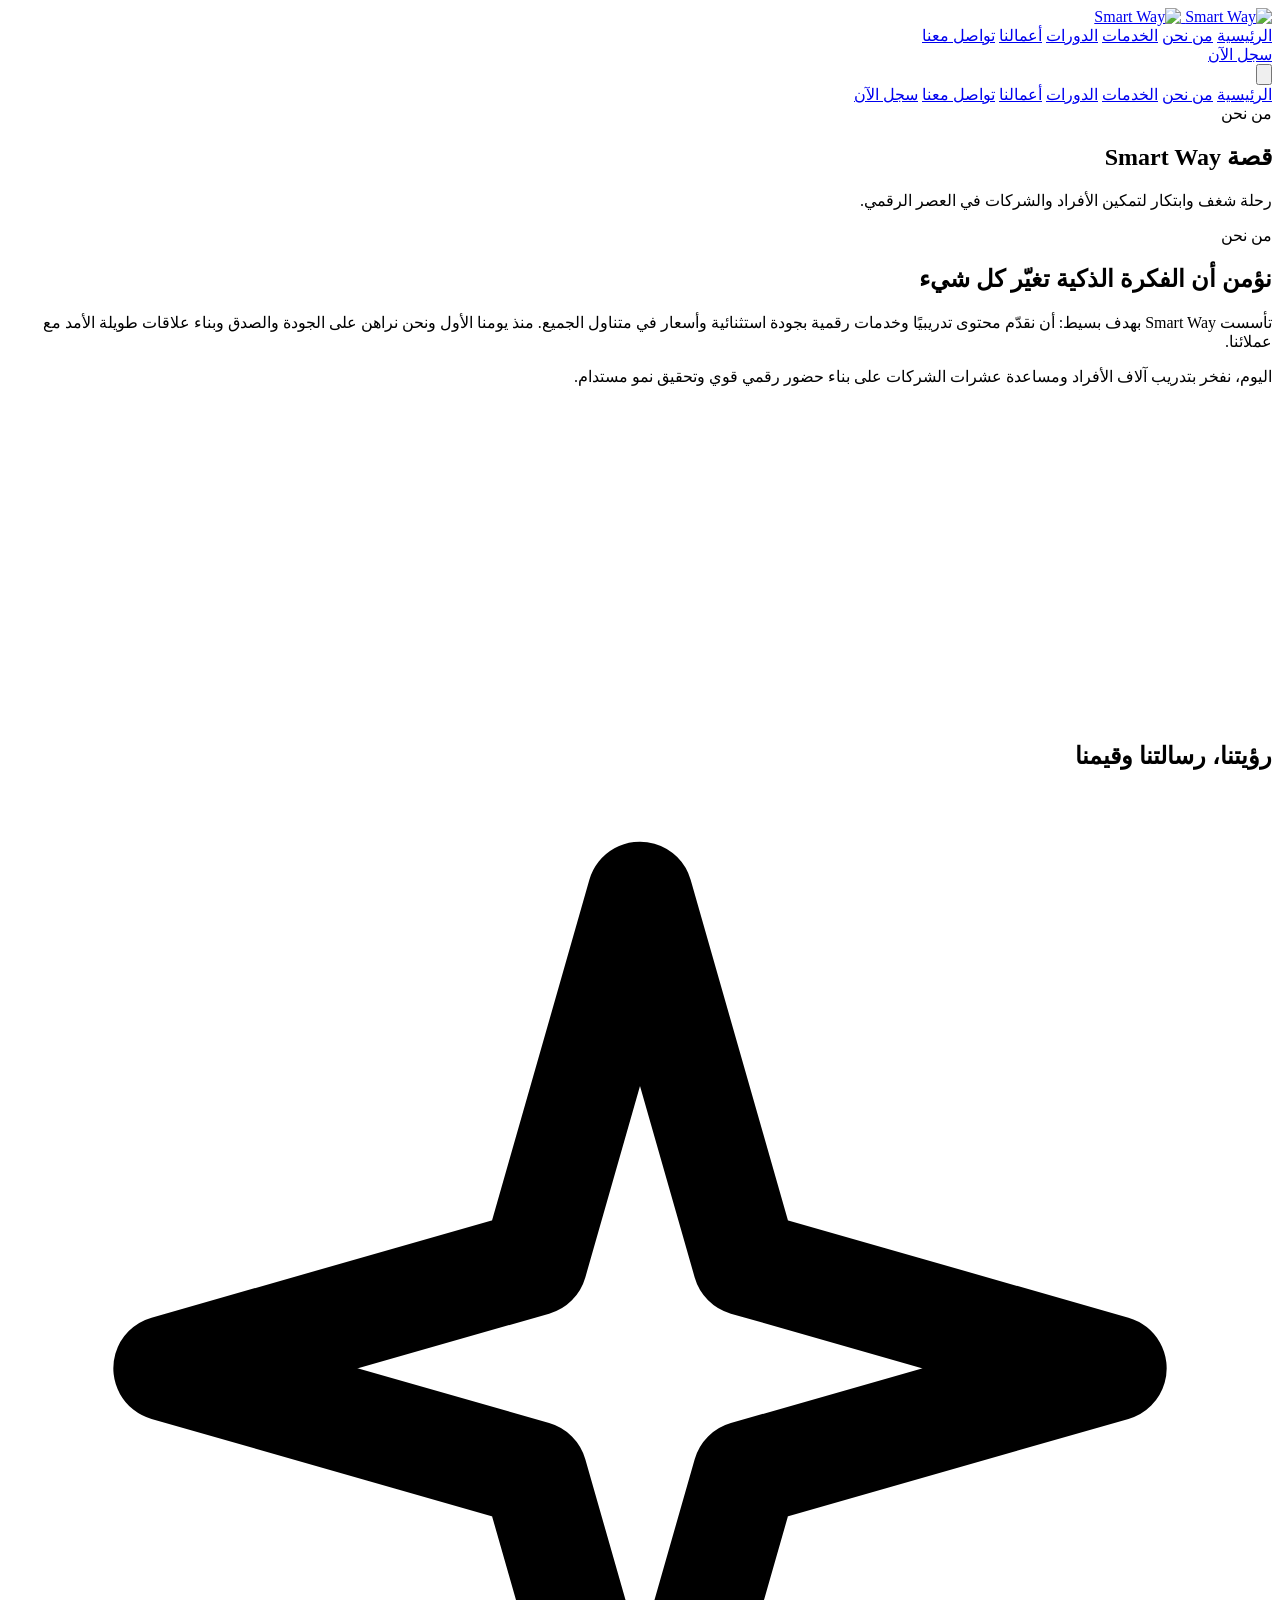
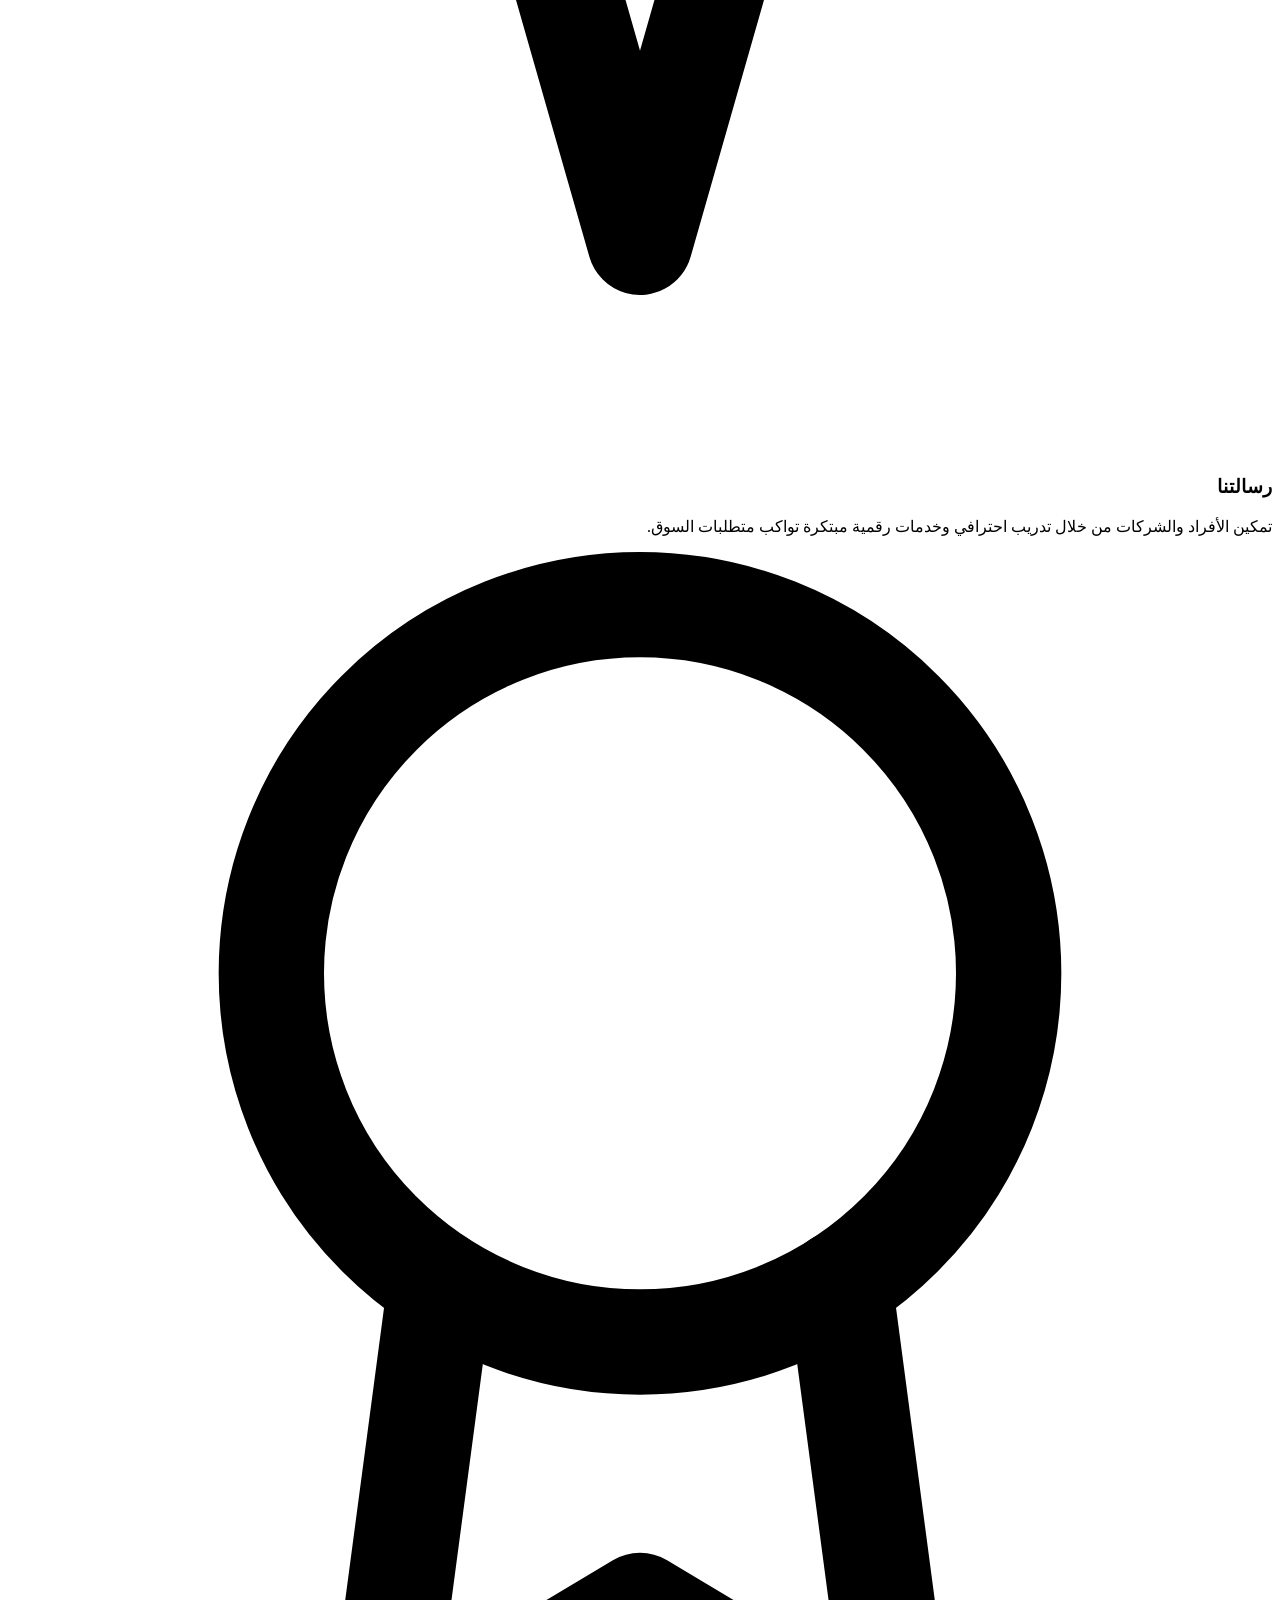
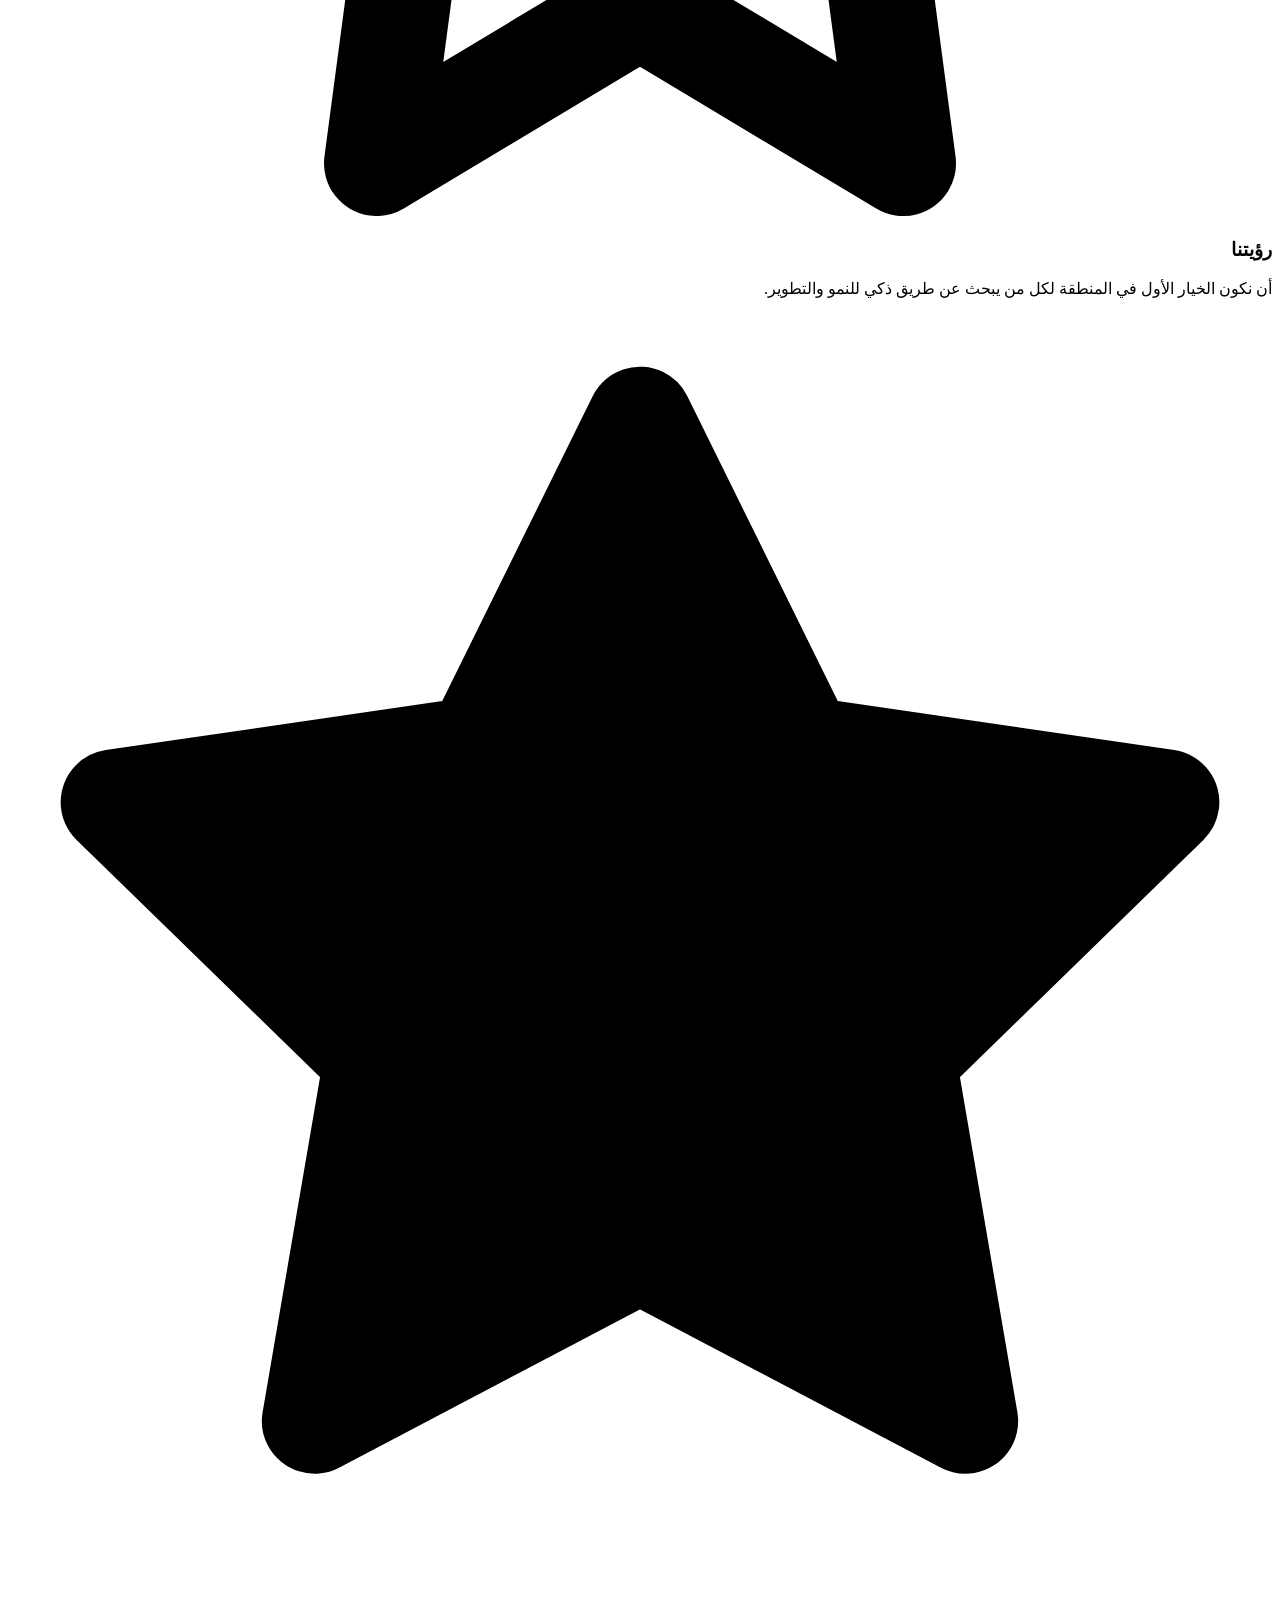
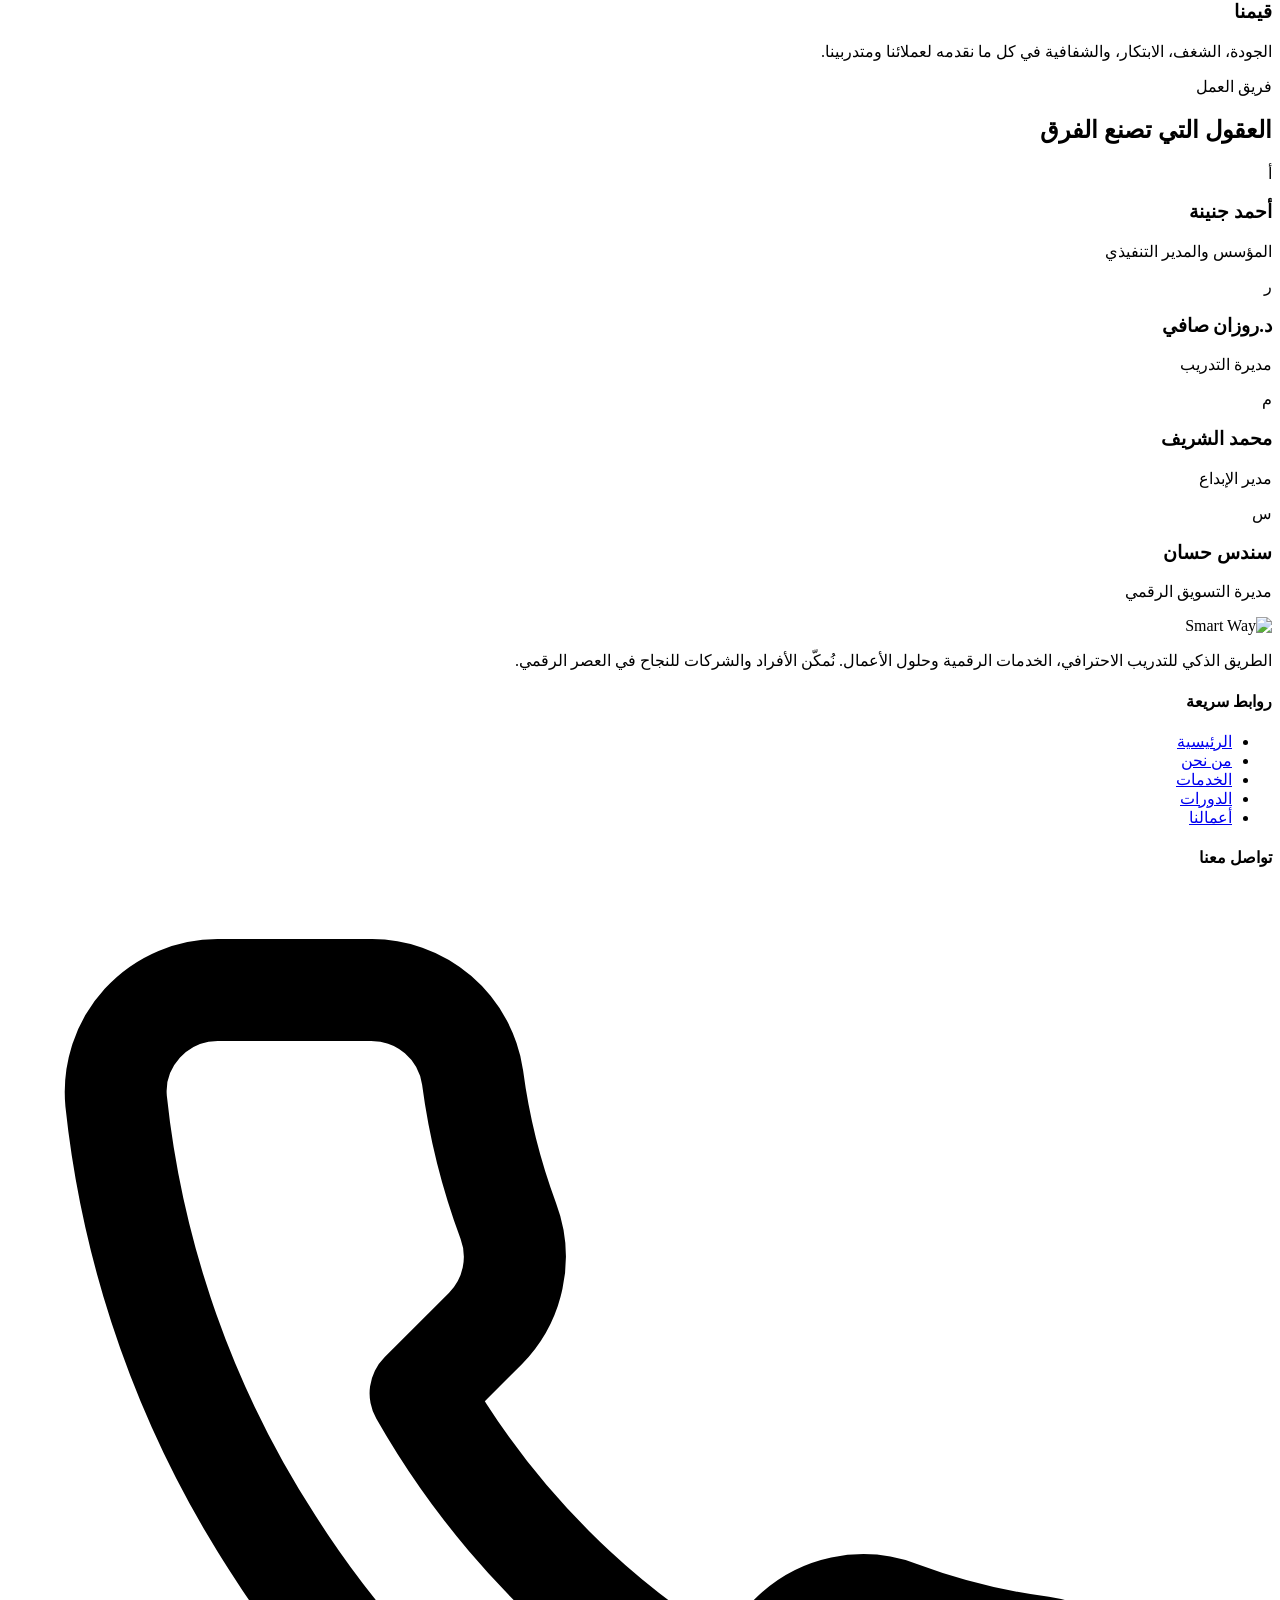
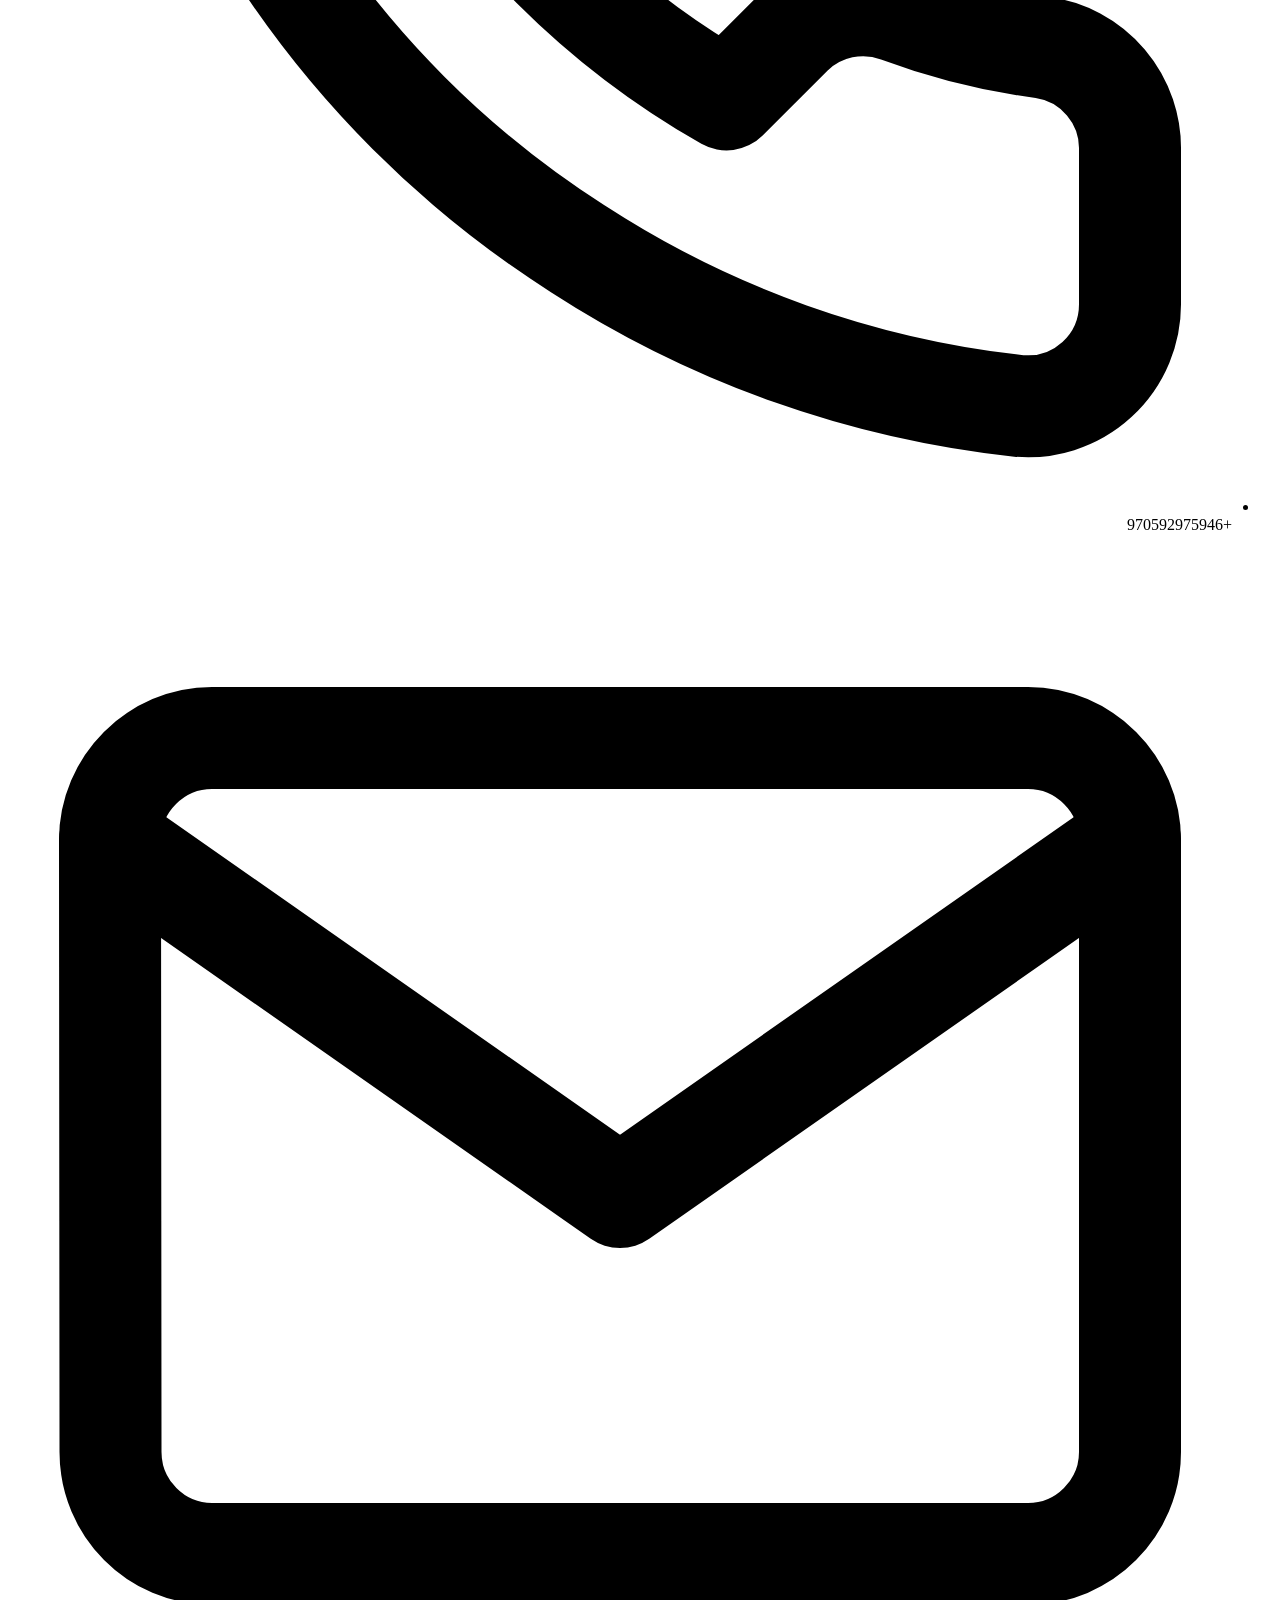
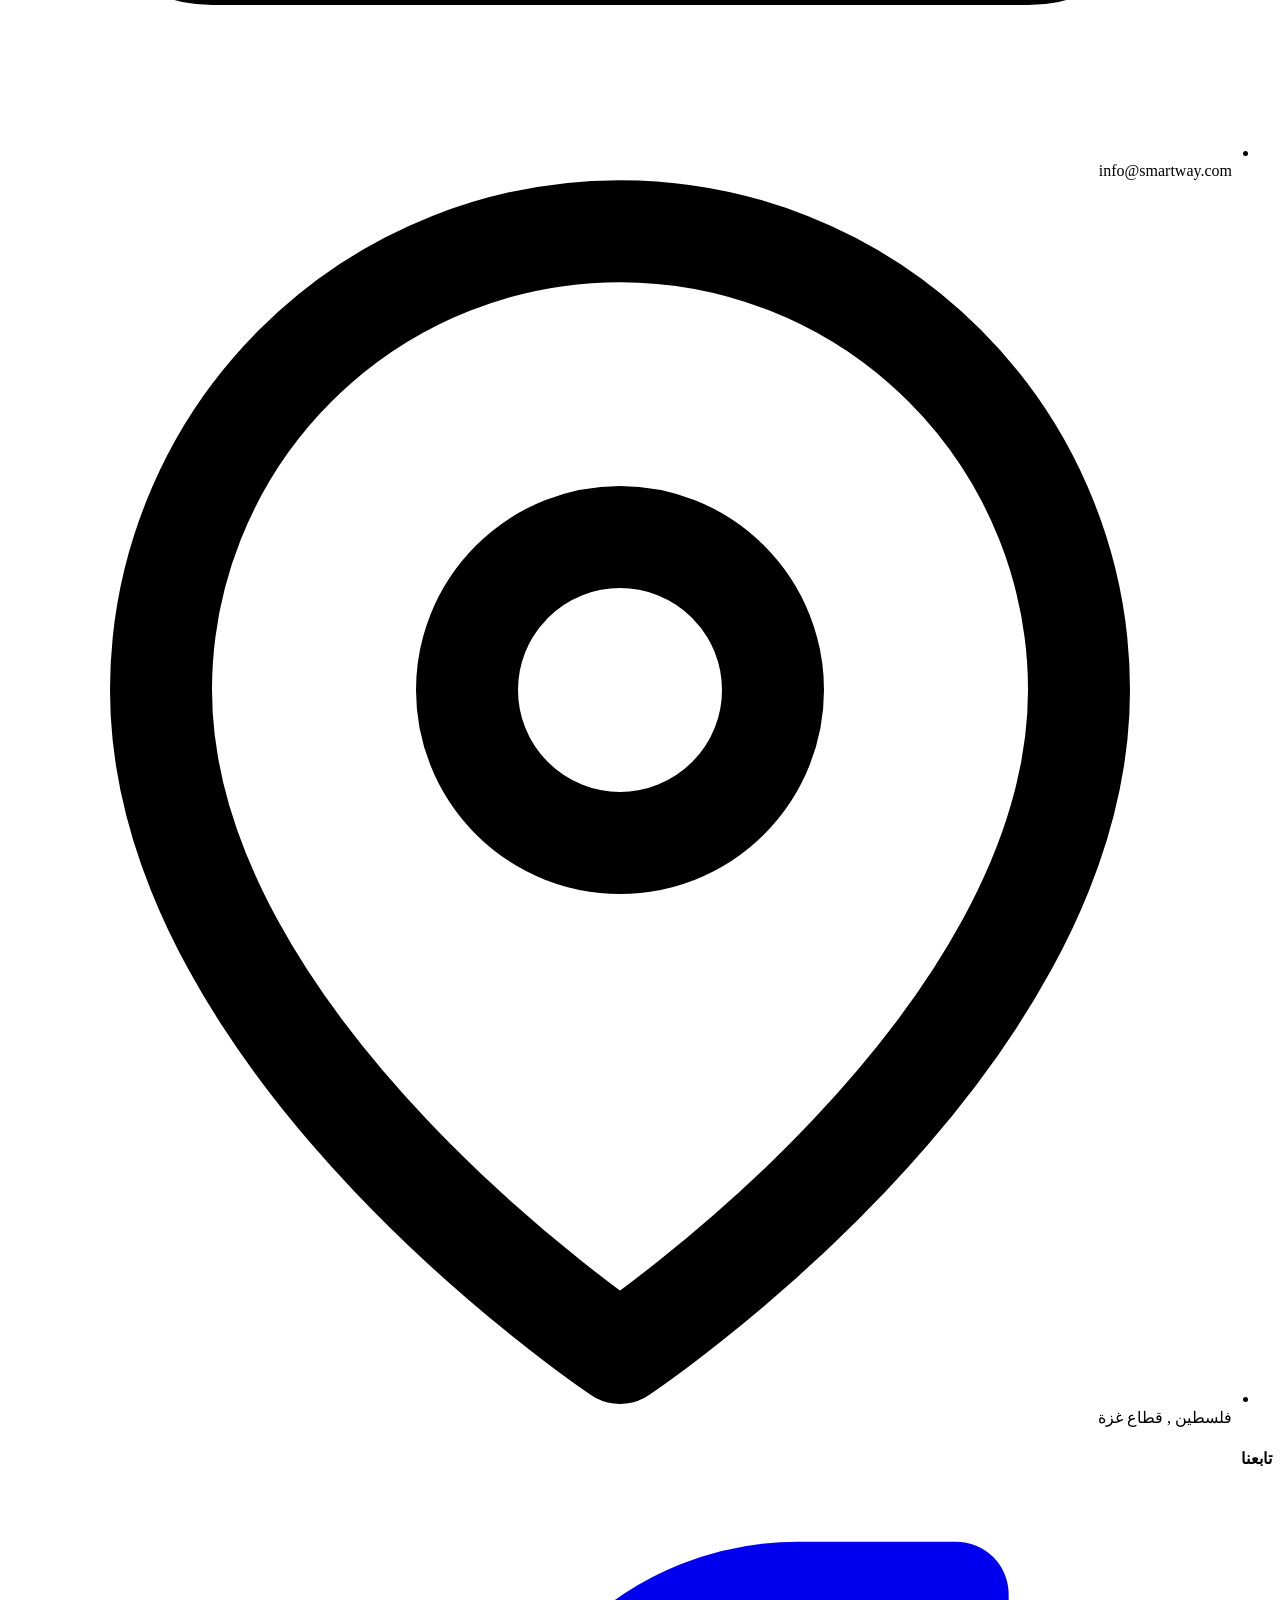
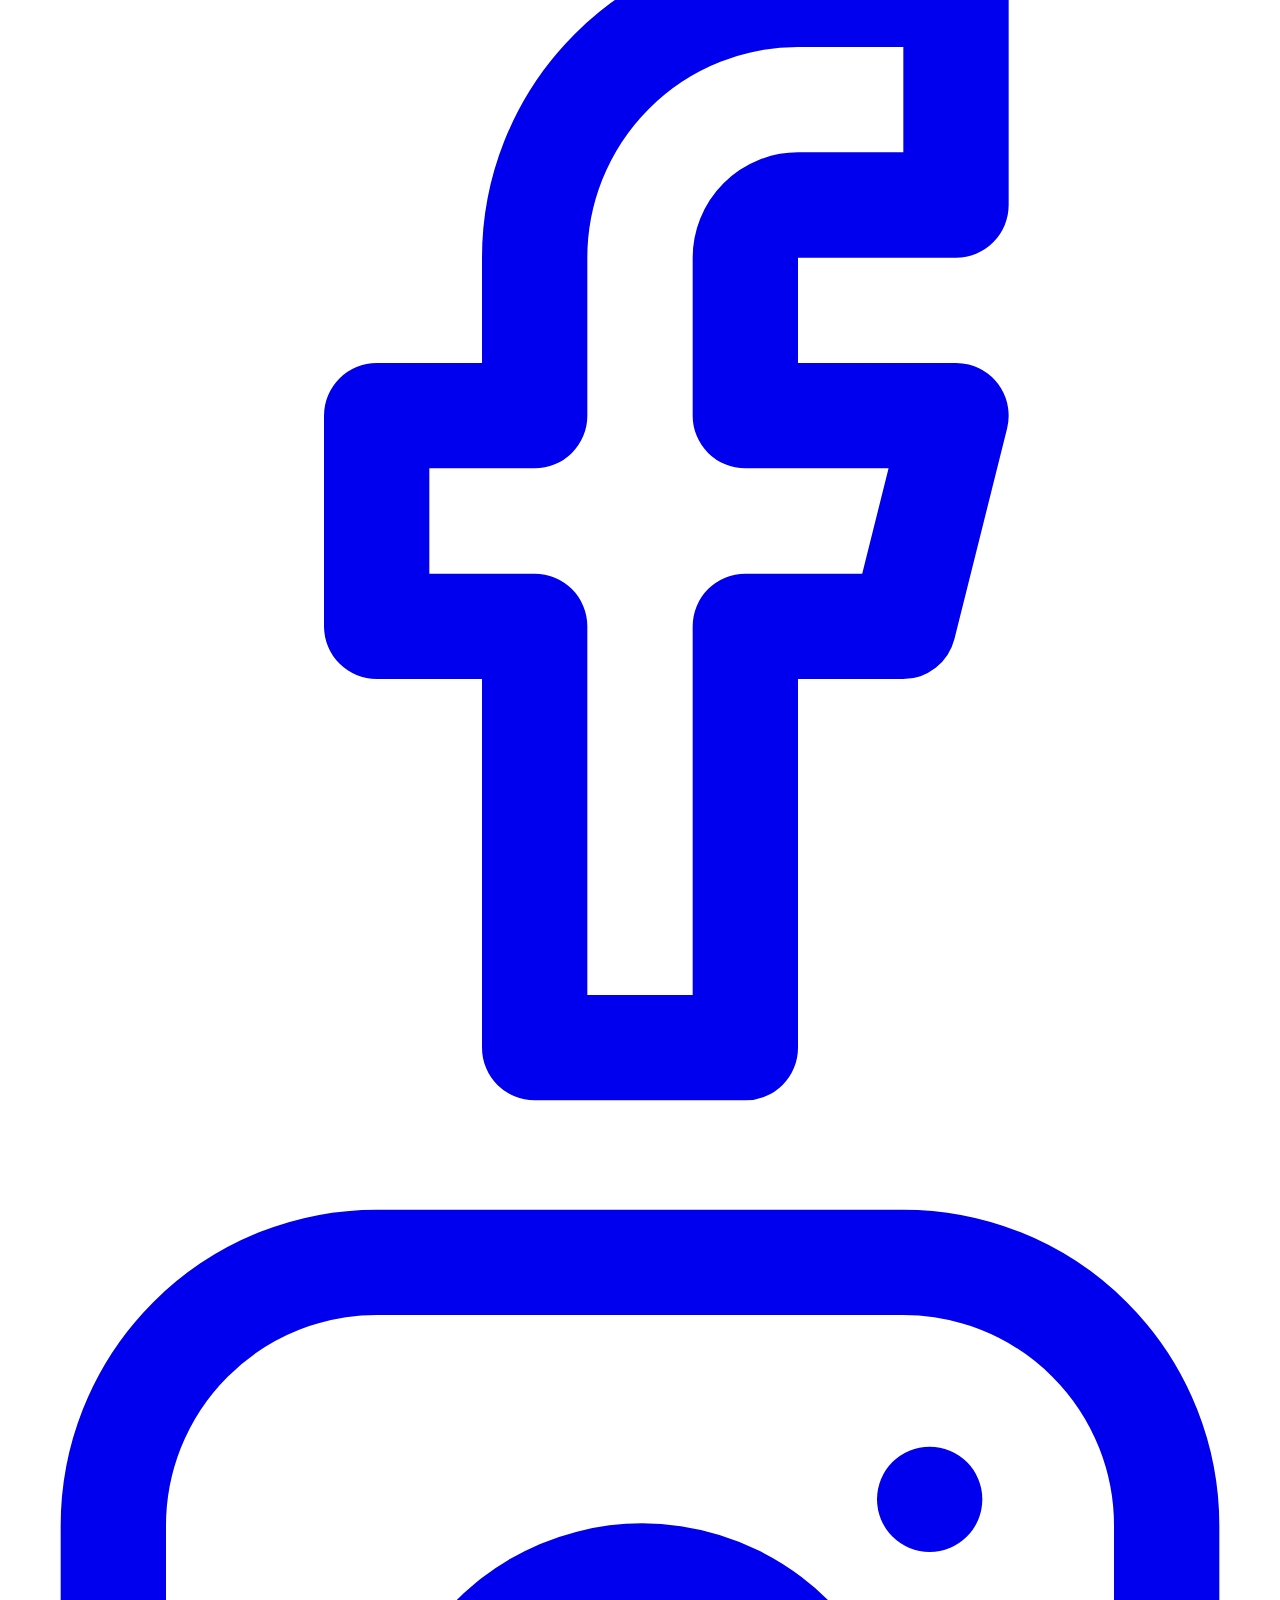
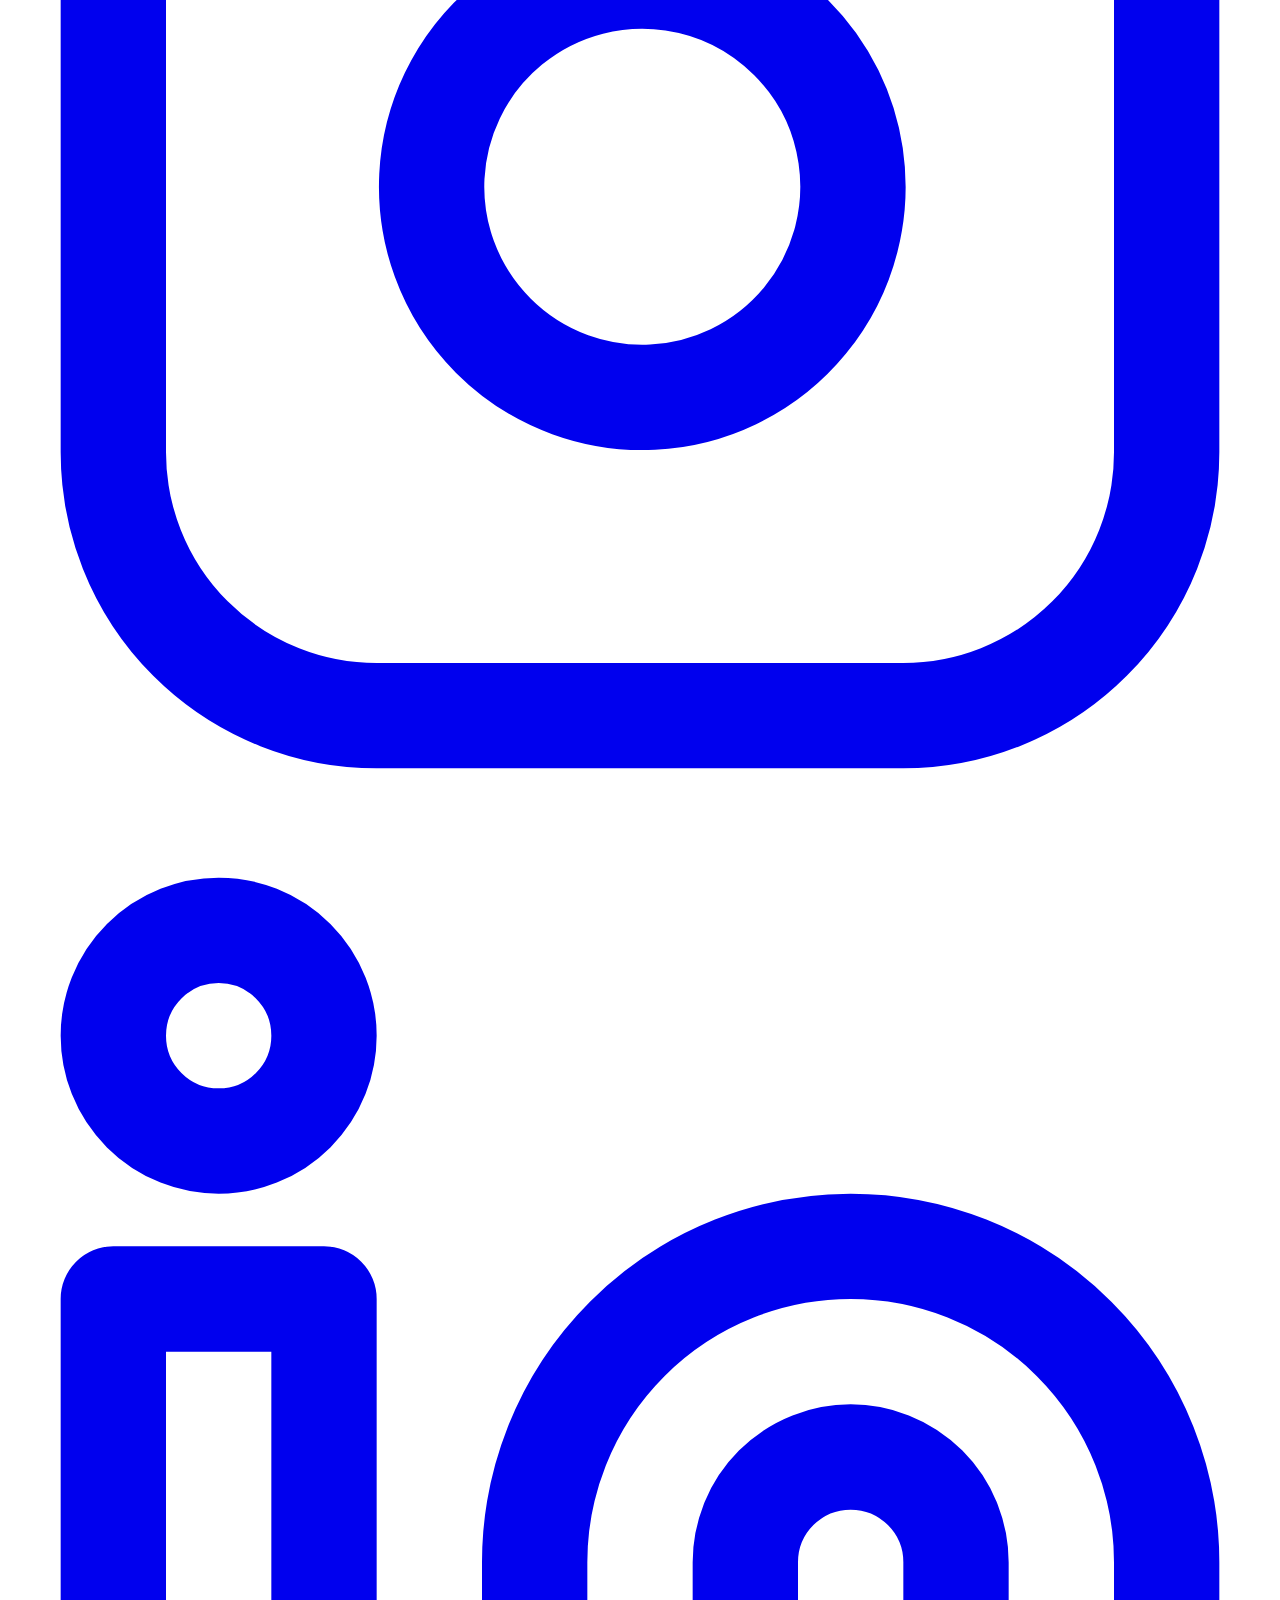
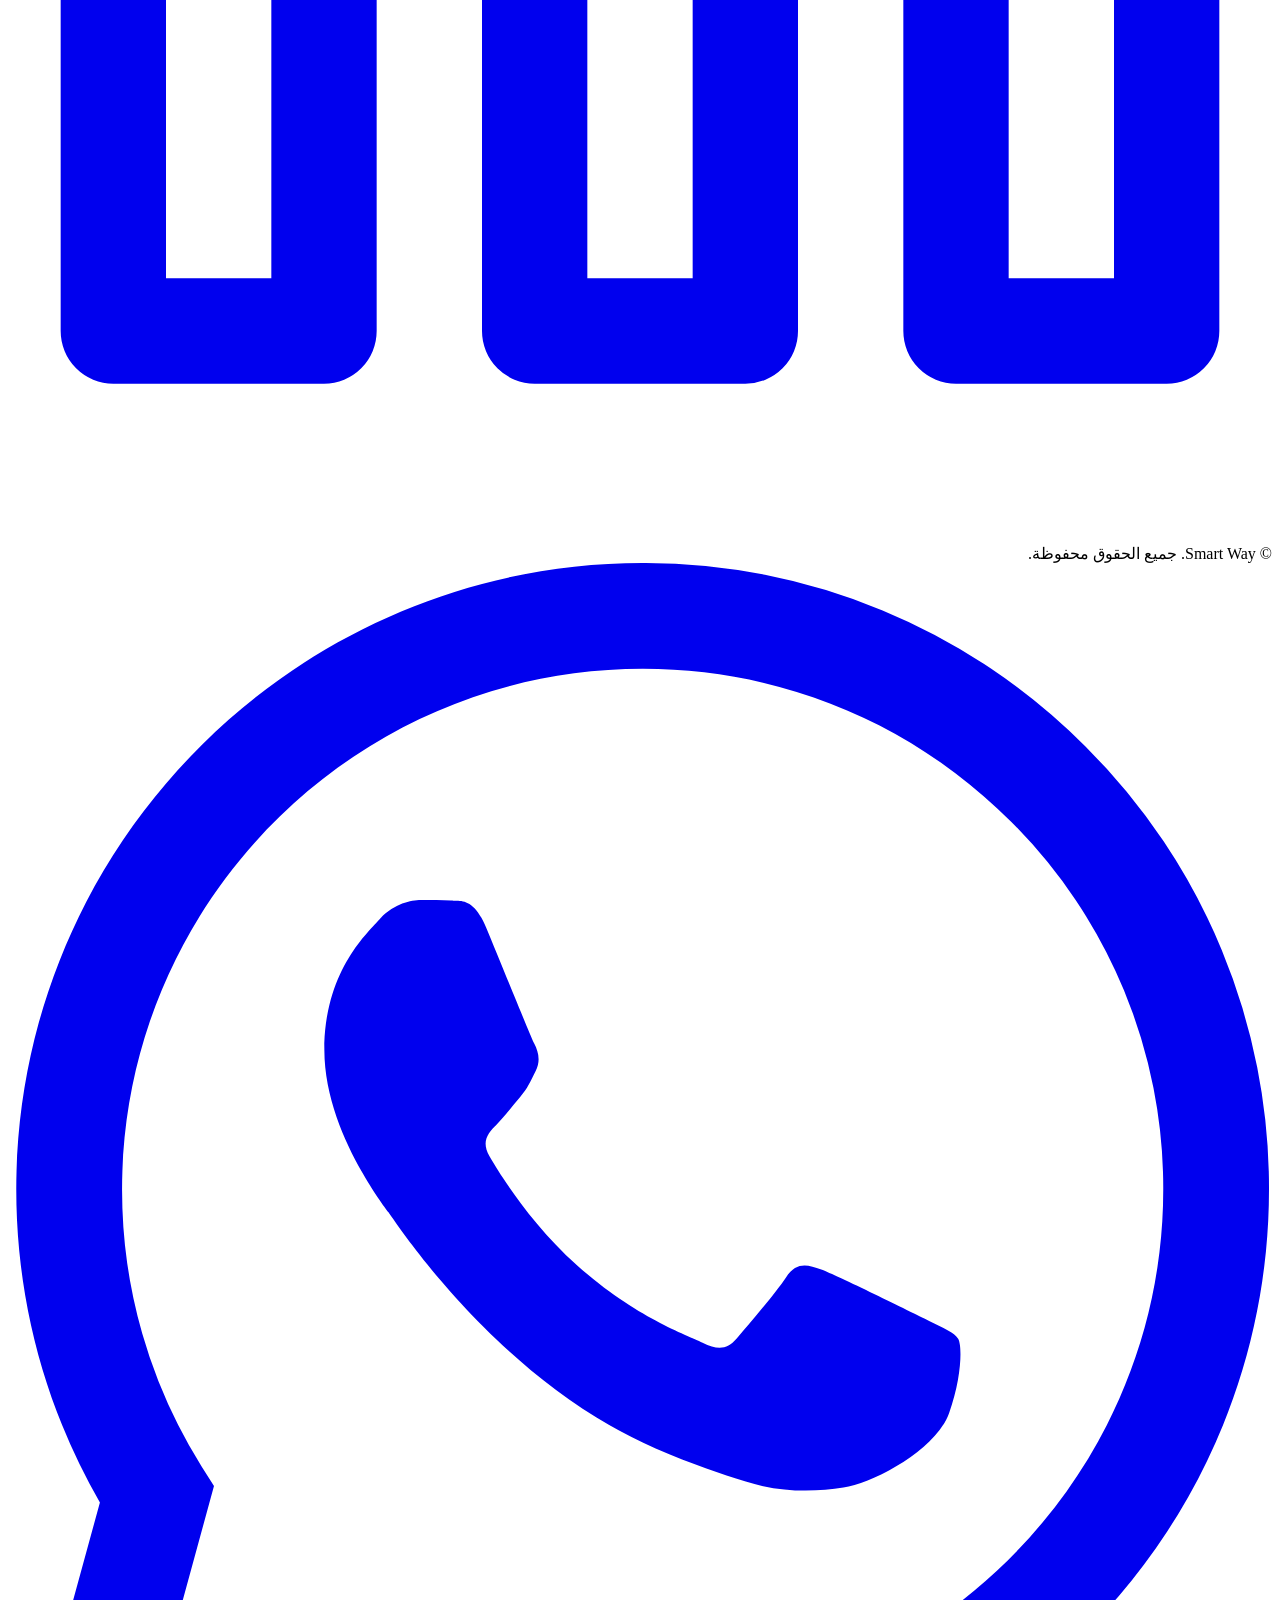
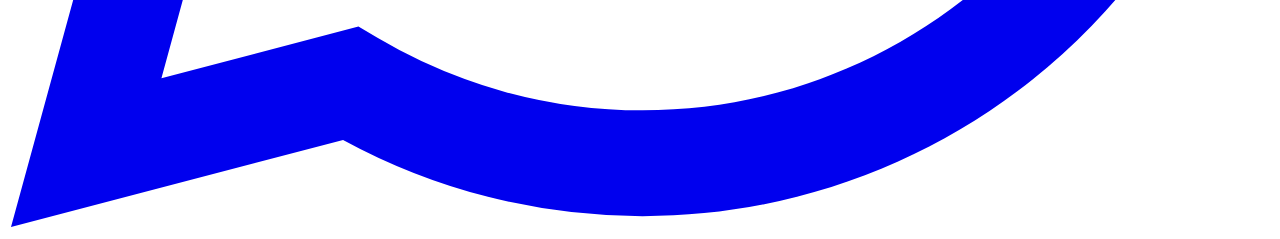
==== about.html @ d72d1023 "Add files via upload" ====
<!doctype html>
<html lang="ar" dir="rtl">
<head>
<meta charset="UTF-8"/>
<meta name="viewport" content="width=device-width, initial-scale=1.0"/>
<title>من نحن | Smart Way</title>
<meta name="description" content="تعرف على قصة Smart Way، رسالتنا ورؤيتنا وفريق العمل."/>
<meta name="author" content="Smart Way"/>
<meta property="og:title" content="من نحن | Smart Way"/>
<meta property="og:description" content="تعرف على قصة Smart Way، رسالتنا ورؤيتنا وفريق العمل."/>
<meta property="og:type" content="website"/>
<link rel="preconnect" href="https://fonts.googleapis.com"/>
<link rel="preconnect" href="https://fonts.gstatic.com" crossorigin/>
<link href="https://fonts.googleapis.com/css2?family=Cairo:wght@400;600;700;800;900&family=Tajawal:wght@400;500;700;900&display=swap" rel="stylesheet"/>
<link rel="stylesheet" href="css/style.css"/>
</head>
<body>

<header class="navbar">
  <div class="container nav-inner">
    <a href="index.html" class="nav-logo">
      <img src="resources/smartway-logo.png" alt="Smart Way" class="logo-dark"/>
      <img src="resources/smartway-logo-white.png" alt="Smart Way" class="logo-white"/>
    </a>
    <nav class="nav-links">
      <a href="index.html" class="nav-link">الرئيسية</a>
      <a href="about.html" class="nav-link active">من نحن</a>
      <a href="services.html" class="nav-link">الخدمات</a>
      <a href="courses.html" class="nav-link">الدورات</a>
      <a href="portfolio.html" class="nav-link">أعمالنا</a>
      <a href="contact.html" class="nav-link">تواصل معنا</a>
    </nav>
    <div class="nav-cta"><a href="contact.html" class="btn btn-hero">سجل الآن</a></div>
    <button class="nav-toggle" aria-label="القائمة">
      <svg viewBox="0 0 24 24" fill="none" stroke="currentColor" stroke-width="2" stroke-linecap="round" stroke-linejoin="round">
        <line x1="3" y1="12" x2="21" y2="12"/>
        <line x1="3" y1="6" x2="21" y2="6"/>
        <line x1="3" y1="18" x2="21" y2="18"/>
      </svg>
    </button>
  </div>
  <div class="mobile-menu container">
    <a href="index.html" class="nav-link">الرئيسية</a>
    <a href="about.html" class="nav-link active">من نحن</a>
    <a href="services.html" class="nav-link">الخدمات</a>
    <a href="courses.html" class="nav-link">الدورات</a>
    <a href="portfolio.html" class="nav-link">أعمالنا</a>
    <a href="contact.html" class="nav-link">تواصل معنا</a>
    <a href="contact.html" class="btn btn-hero" style="margin-top:.5rem;justify-content:center">سجل الآن</a>
  </div>
</header>

<main>

<section class="page-header">
  <div class="grid-pattern"></div>
  <div class="blob-yellow"></div>
  <div class="container">
    <span class="badge animate-fade-in">من نحن</span>
    <h1 class="animate-fade-up">قصة Smart Way</h1>
    <p class="animate-fade-up">رحلة شغف وابتكار لتمكين الأفراد والشركات في العصر الرقمي.</p>
  </div>
</section>

<section class="section">
  <div class="container about-grid">
    <div class="about-text">
      <span class="kicker">من نحن</span>
      <h2>نؤمن أن <span class="text-yellow">الفكرة الذكية</span> تغيّر كل شيء</h2>
      <p class="muted">تأسست Smart Way بهدف بسيط: أن نقدّم محتوى تدريبيًا وخدمات رقمية بجودة استثنائية وأسعار في متناول الجميع. منذ يومنا الأول ونحن نراهن على الجودة والصدق وبناء علاقات طويلة الأمد مع عملائنا.</p>
      <p class="muted">اليوم، نفخر بتدريب آلاف الأفراد ومساعدة عشرات الشركات على بناء حضور رقمي قوي وتحقيق نمو مستدام.</p>
    </div>
    <div class="about-visual">
      <div class="about-square" style="background:var(--gradient-hero);color:#fff;padding:3rem;justify-content:flex-start;align-items:flex-start;flex-direction:column">
        <div class="grid-pattern" style="position:absolute;inset:0;opacity:.3"></div>
        <div style="position:relative;display:flex;flex-direction:column;justify-content:space-between;height:100%;width:100%">
          <div style="color:var(--brand-yellow);width:4rem;height:4rem">
            <svg viewBox="0 0 24 24" fill="none" stroke="currentColor" stroke-width="2" stroke-linecap="round" stroke-linejoin="round">
              <path d="M17 21v-2a4 4 0 0 0-4-4H5a4 4 0 0 0-4 4v2"/>
              <circle cx="9" cy="7" r="4"/>
              <path d="M23 21v-2a4 4 0 0 0-3-3.87"/>
              <path d="M16 3.13a4 4 0 0 1 0 7.75"/>
            </svg>
          </div>
          <div>
            <div style="font-size:3.5rem;font-weight:900;color:var(--brand-yellow);font-family:Cairo">+500</div>
            <div style="font-size:1.25rem;font-weight:700;margin-top:.5rem">متدرب وعميل سعيد</div>
            <div style="opacity:.6;margin-top:.25rem">يثقون بنا منذ 2018</div>
          </div>
        </div>
      </div>
    </div>
  </div>
</section>

<section class="section bg-muted">
  <div class="container">
    <div class="heading"><h2>رؤيتنا، رسالتنا و<span class="text-yellow">قيمنا</span></h2></div>
    <div class="values-grid">
      <div class="value-card">
        <div class="value-icon">
          <svg viewBox="0 0 24 24" fill="none" stroke="currentColor" stroke-width="2" stroke-linecap="round" stroke-linejoin="round">
            <path d="M12 2l2 7 7 2-7 2-2 7-2-7-7-2 7-2z"/>
          </svg>
        </div>
        <h3>رسالتنا</h3>
        <p>تمكين الأفراد والشركات من خلال تدريب احترافي وخدمات رقمية مبتكرة تواكب متطلبات السوق.</p>
      </div>
      <div class="value-card">
        <div class="value-icon">
          <svg viewBox="0 0 24 24" fill="none" stroke="currentColor" stroke-width="2" stroke-linecap="round" stroke-linejoin="round">
            <circle cx="12" cy="8" r="7"/>
            <polyline points="8.21 13.89 7 23 12 20 17 23 15.79 13.88"/>
          </svg>
        </div>
        <h3>رؤيتنا</h3>
        <p>أن نكون الخيار الأول في المنطقة لكل من يبحث عن طريق ذكي للنمو والتطوير.</p>
      </div>
      <div class="value-card">
        <div class="value-icon">
          <svg viewBox="0 0 24 24" fill="currentColor" stroke="currentColor" stroke-width="2" stroke-linecap="round" stroke-linejoin="round">
            <polygon points="12 2 15.09 8.26 22 9.27 17 14.14 18.18 21.02 12 17.77 5.82 21.02 7 14.14 2 9.27 8.91 8.26"/>
          </svg>
        </div>
        <h3>قيمنا</h3>
        <p>الجودة، الشغف، الابتكار، والشفافية في كل ما نقدمه لعملائنا ومتدربينا.</p>
      </div>
    </div>
  </div>
</section>

<section class="section">
  <div class="container">
    <div class="heading">
      <span class="kicker">فريق العمل</span>
      <h2>العقول التي <span class="text-yellow">تصنع الفرق</span></h2>
    </div>
    <div class="team-grid">
      <div class="team-card">
        <div class="team-photo">
          <div class="grid-pattern"></div>
          <div class="team-initial"><span>أ</span></div>
        </div>
        <h3>أحمد جنينة</h3>
        <p>المؤسس والمدير التنفيذي</p>
      </div>
      <div class="team-card">
        <div class="team-photo">
          <div class="grid-pattern"></div>
          <div class="team-initial"><span>ر</span></div>
        </div>
        <h3>د.روزان صافي</h3>
        <p>مديرة التدريب</p>
      </div>
      <div class="team-card">
        <div class="team-photo">
          <div class="grid-pattern"></div>
          <div class="team-initial"><span>م</span></div>
        </div>
        <h3>محمد الشريف</h3>
        <p>مدير الإبداع</p>
      </div>
      <div class="team-card">
        <div class="team-photo">
          <div class="grid-pattern"></div>
          <div class="team-initial"><span>س</span></div>
        </div>
        <h3>سندس حسان</h3>
        <p>مديرة التسويق الرقمي</p>
      </div>
    </div>
  </div>
</section>

</main>

<footer class="footer">
  <div class="grid-pattern"></div>
  <div class="top-line"></div>
  <div class="container">
    <div class="footer-grid">
      <div>
        <img src="resources/smartway-logo-white.png" alt="Smart Way"/>
        <p>الطريق الذكي للتدريب الاحترافي، الخدمات الرقمية وحلول الأعمال. نُمكّن الأفراد والشركات للنجاح في العصر الرقمي.</p>
      </div>
      <div>
        <h4>روابط سريعة</h4>
        <ul>
          <li><a href="index.html">الرئيسية</a></li>
          <li><a href="about.html">من نحن</a></li>
          <li><a href="services.html">الخدمات</a></li>
          <li><a href="courses.html">الدورات</a></li>
          <li><a href="portfolio.html">أعمالنا</a></li>
        </ul>
      </div>
      <div>
        <h4>تواصل معنا</h4>
        <ul>
          <li class="contact-line">
            <svg viewBox="0 0 24 24" fill="none" stroke="currentColor" stroke-width="2" stroke-linecap="round" stroke-linejoin="round">
              <path d="M22 16.92v3a2 2 0 0 1-2.18 2 19.79 19.79 0 0 1-8.63-3.07 19.5 19.5 0 0 1-6-6 19.79 19.79 0 0 1-3.07-8.67A2 2 0 0 1 4.11 2h3a2 2 0 0 1 2 1.72 12.84 12.84 0 0 0 .7 2.81 2 2 0 0 1-.45 2.11L8.09 9.91a16 16 0 0 0 6 6l1.27-1.27a2 2 0 0 1 2.11-.45 12.84 12.84 0 0 0 2.81.7A2 2 0 0 1 22 16.92z"/>
            </svg>
            <span>+970592975946</span>
          </li>
          <li class="contact-line">
            <svg viewBox="0 0 24 24" fill="none" stroke="currentColor" stroke-width="2" stroke-linecap="round" stroke-linejoin="round">
              <path d="M4 4h16c1.1 0 2 .9 2 2v12c0 1.1-.9 2-2 2H4c-1.1 0-1.99-.9-1.99-2L2 6c0-1.1.9-2 2-2z"/>
              <polyline points="22,6 12,13 2,6"/>
            </svg>
            <span>info@smartway.com</span>
          </li>
          <li class="contact-line">
            <svg viewBox="0 0 24 24" fill="none" stroke="currentColor" stroke-width="2" stroke-linecap="round" stroke-linejoin="round">
              <path d="M21 10c0 7-9 13-9 13s-9-6-9-13a9 9 0 0 1 18 0z"/>
              <circle cx="12" cy="10" r="3"/>
            </svg>
            <span>فلسطين , قطاع غزة</span>
          </li>
        </ul>
      </div>
      <div>
        <h4>تابعنا</h4>
        <div class="social-icons">
          <a href="#" aria-label="Facebook">
            <svg viewBox="0 0 24 24" fill="none" stroke="currentColor" stroke-width="2" stroke-linecap="round" stroke-linejoin="round">
              <path d="M18 2h-3a5 5 0 0 0-5 5v3H7v4h3v8h4v-8h3l1-4h-4V7a1 1 0 0 1 1-1h3z"/>
            </svg>
          </a>
          <a href="https://www.instagram.com/smart_way98?igsh=MWRwMGVyZHUyajk3bA==" aria-label="Instagram">
            <svg viewBox="0 0 24 24" fill="none" stroke="currentColor" stroke-width="2" stroke-linecap="round" stroke-linejoin="round">
              <rect x="2" y="2" width="20" height="20" rx="5" ry="5"/>
              <path d="M16 11.37A4 4 0 1 1 12.63 8 4 4 0 0 1 16 11.37z"/>
              <line x1="17.5" y1="6.5" x2="17.5" y2="6.5"/>
            </svg>
          </a>
          <a href="#" aria-label="LinkedIn">
            <svg viewBox="0 0 24 24" fill="none" stroke="currentColor" stroke-width="2" stroke-linecap="round" stroke-linejoin="round">
              <path d="M16 8a6 6 0 0 1 6 6v7h-4v-7a2 2 0 0 0-4 0v7h-4v-7a6 6 0 0 1 6-6z"/>
              <rect x="2" y="9" width="4" height="12"/>
              <circle cx="4" cy="4" r="2"/>
            </svg>
          </a>
        </div>
        <p style="margin-top:1.5rem;font-size:.75rem;color:rgba(255,255,255,.5)">اشترك في نشرتنا البريدية لتصلك أحدث الدورات والعروض.</p>
      </div>
    </div>
    <div class="copyright">© <span class="footer-year"></span> Smart Way. جميع الحقوق محفوظة.</div>
  </div>
</footer>

<a href="https://wa.me/970592975946" target="_blank" rel="noopener" class="wa-btn" aria-label="WhatsApp">
  <span class="ping"></span>
  <span class="core">
    <svg viewBox="0 0 24 24" fill="currentColor">
      <path d="M17.472 14.382c-.297-.149-1.758-.867-2.03-.967-.273-.099-.471-.148-.67.15-.197.297-.767.966-.94 1.164-.173.199-.347.223-.644.075-.297-.15-1.255-.463-2.39-1.475-.883-.788-1.48-1.761-1.653-2.059-.173-.297-.018-.458.13-.606.134-.133.298-.347.446-.52.149-.174.198-.298.298-.497.099-.198.05-.371-.025-.52-.075-.149-.669-1.612-.916-2.207-.242-.579-.487-.5-.669-.51-.173-.008-.371-.01-.57-.01-.198 0-.52.074-.792.372-.272.297-1.04 1.016-1.04 2.479 0 1.462 1.065 2.875 1.213 3.074.149.198 2.096 3.2 5.077 4.487.709.306 1.262.489 1.694.625.712.227 1.36.195 1.871.118.571-.085 1.758-.719 2.006-1.413.248-.694.248-1.289.173-1.413-.074-.124-.272-.198-.57-.347m-5.421 7.403h-.004a9.87 9.87 0 01-5.031-1.378l-.361-.214-3.741.982.998-3.648-.235-.374a9.86 9.86 0 01-1.51-5.26c.001-5.45 4.436-9.884 9.888-9.884 2.64 0 5.122 1.03 6.988 2.898a9.825 9.825 0 012.893 6.994c-.003 5.45-4.437 9.884-9.885 9.884m8.413-18.297A11.815 11.815 0 0012.05 0C5.495 0 .16 5.335.157 11.892c0 2.096.547 4.142 1.588 5.945L.057 24l6.305-1.654a11.882 11.882 0 005.683 1.448h.005c6.554 0 11.89-5.335 11.893-11.893a11.821 11.821 0 00-3.48-8.413z"/>
    </svg>
  </span>
</a>

<script src="js/main.js"></script>

</body>
</html>
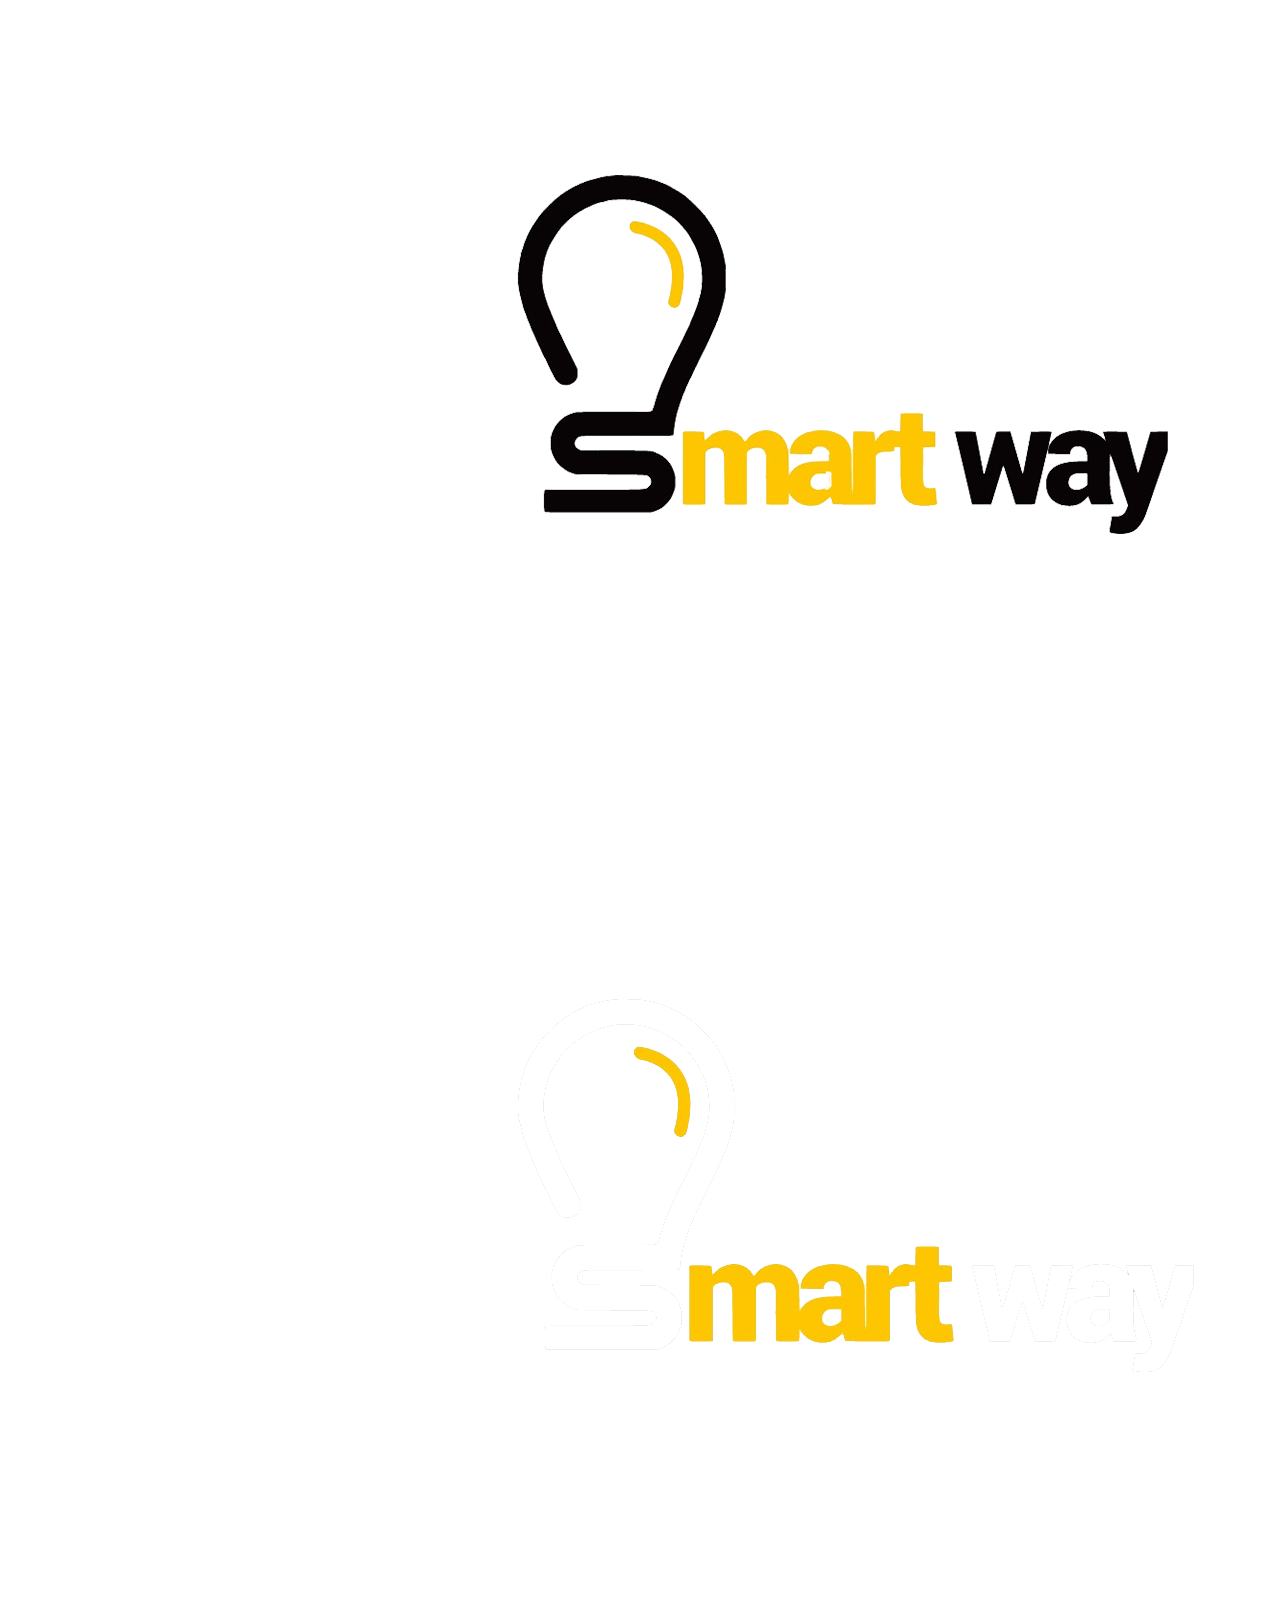
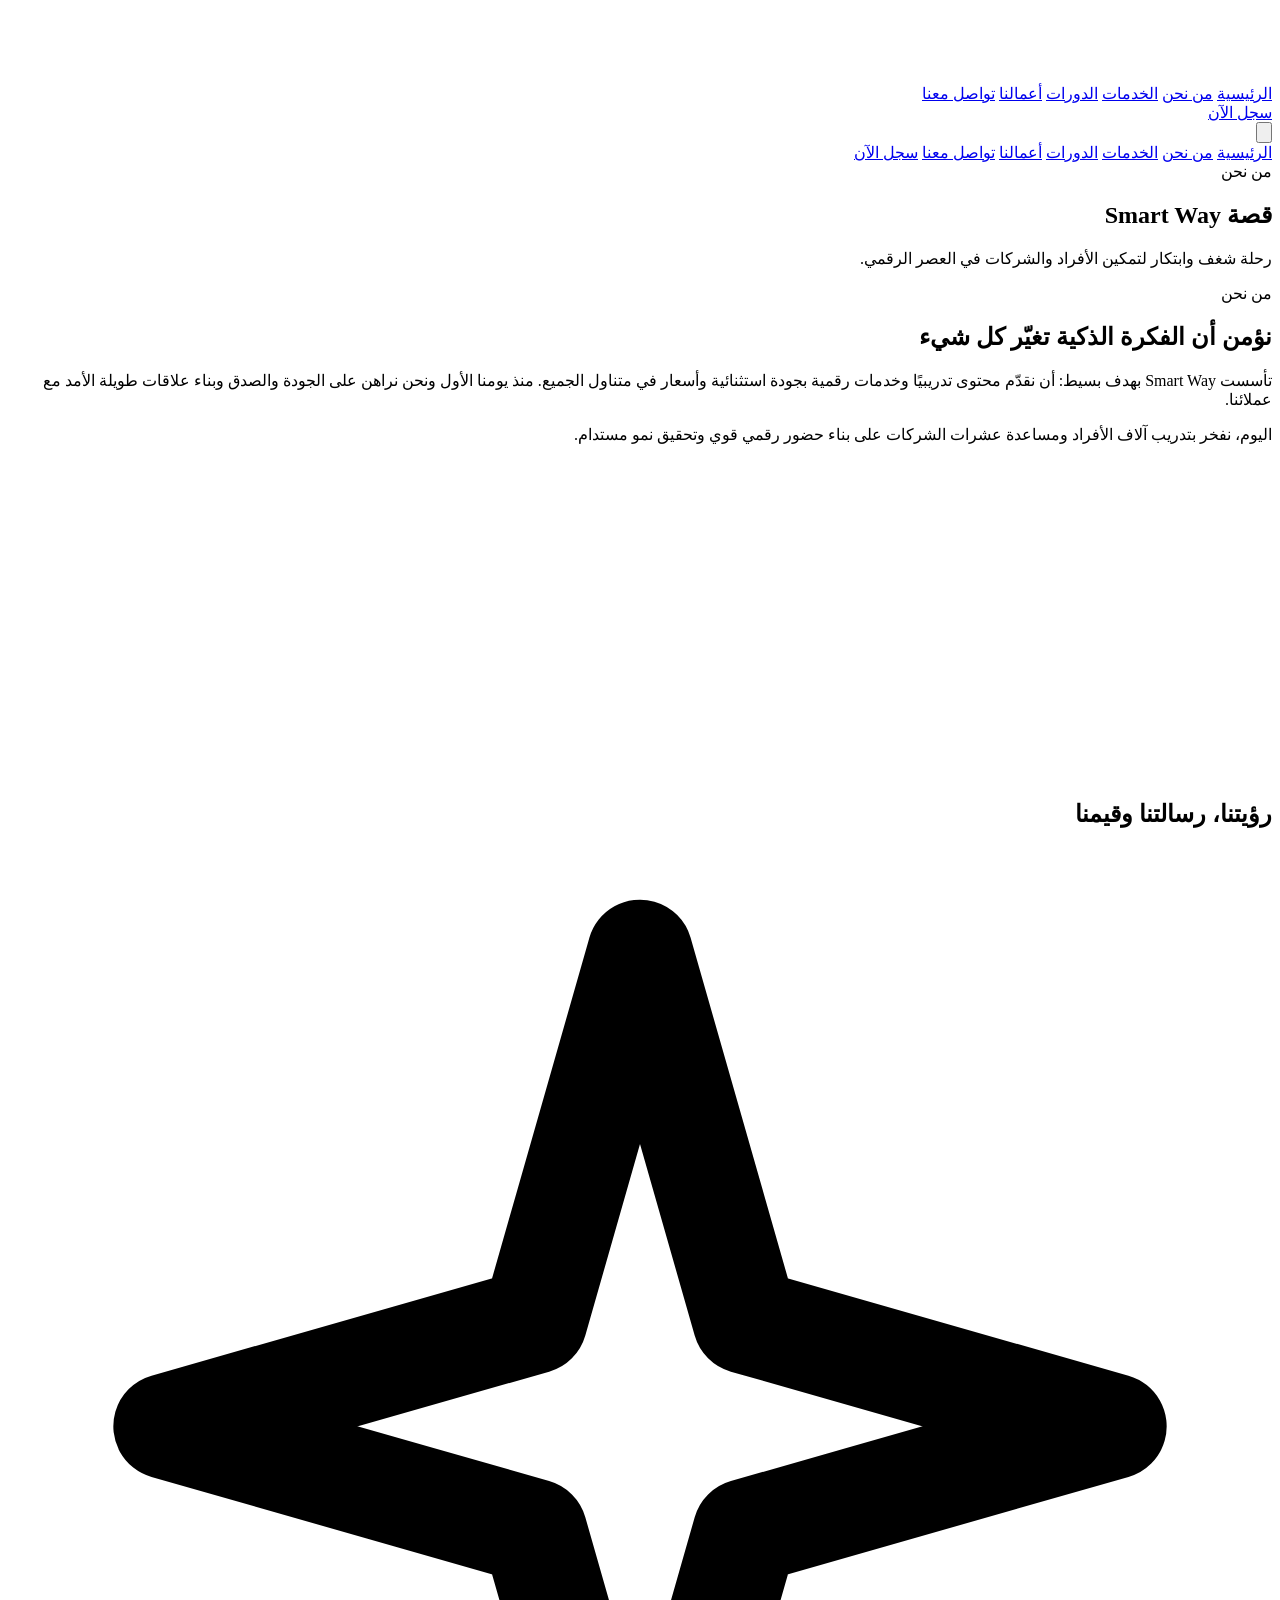
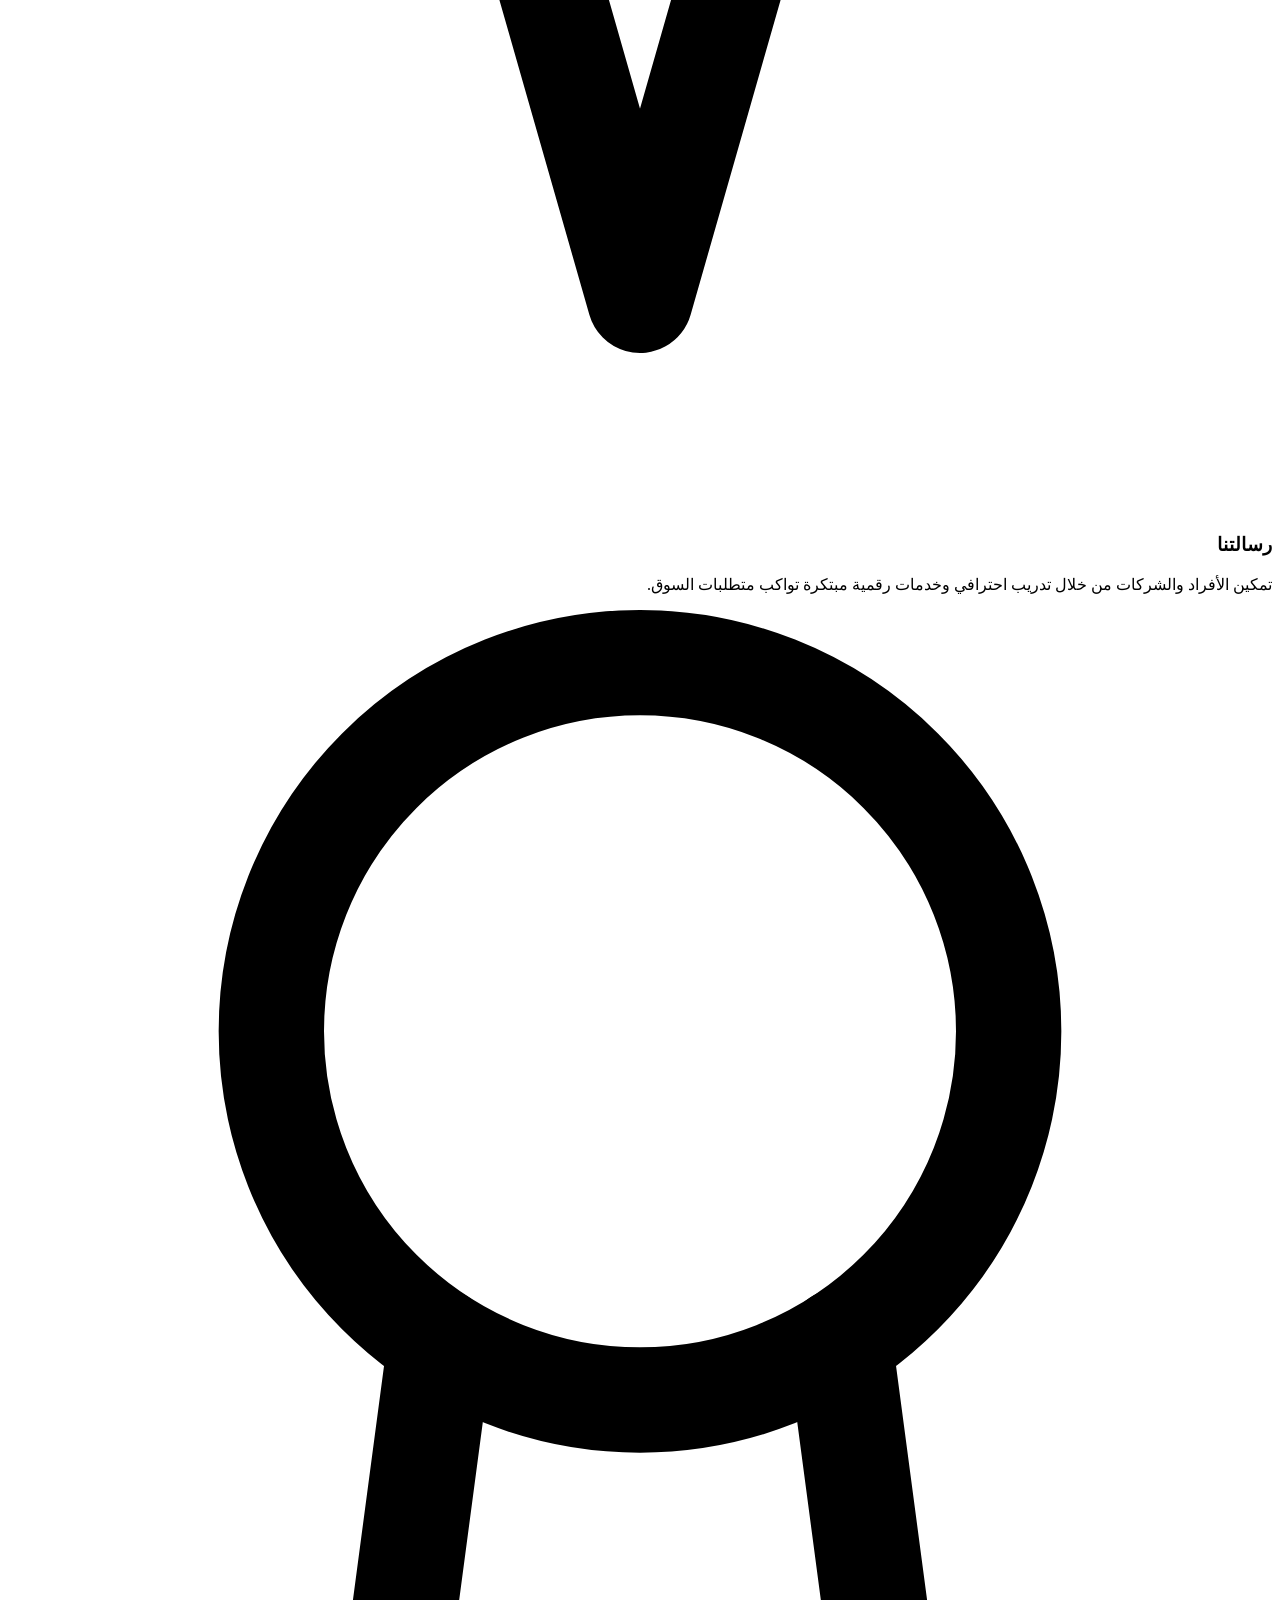
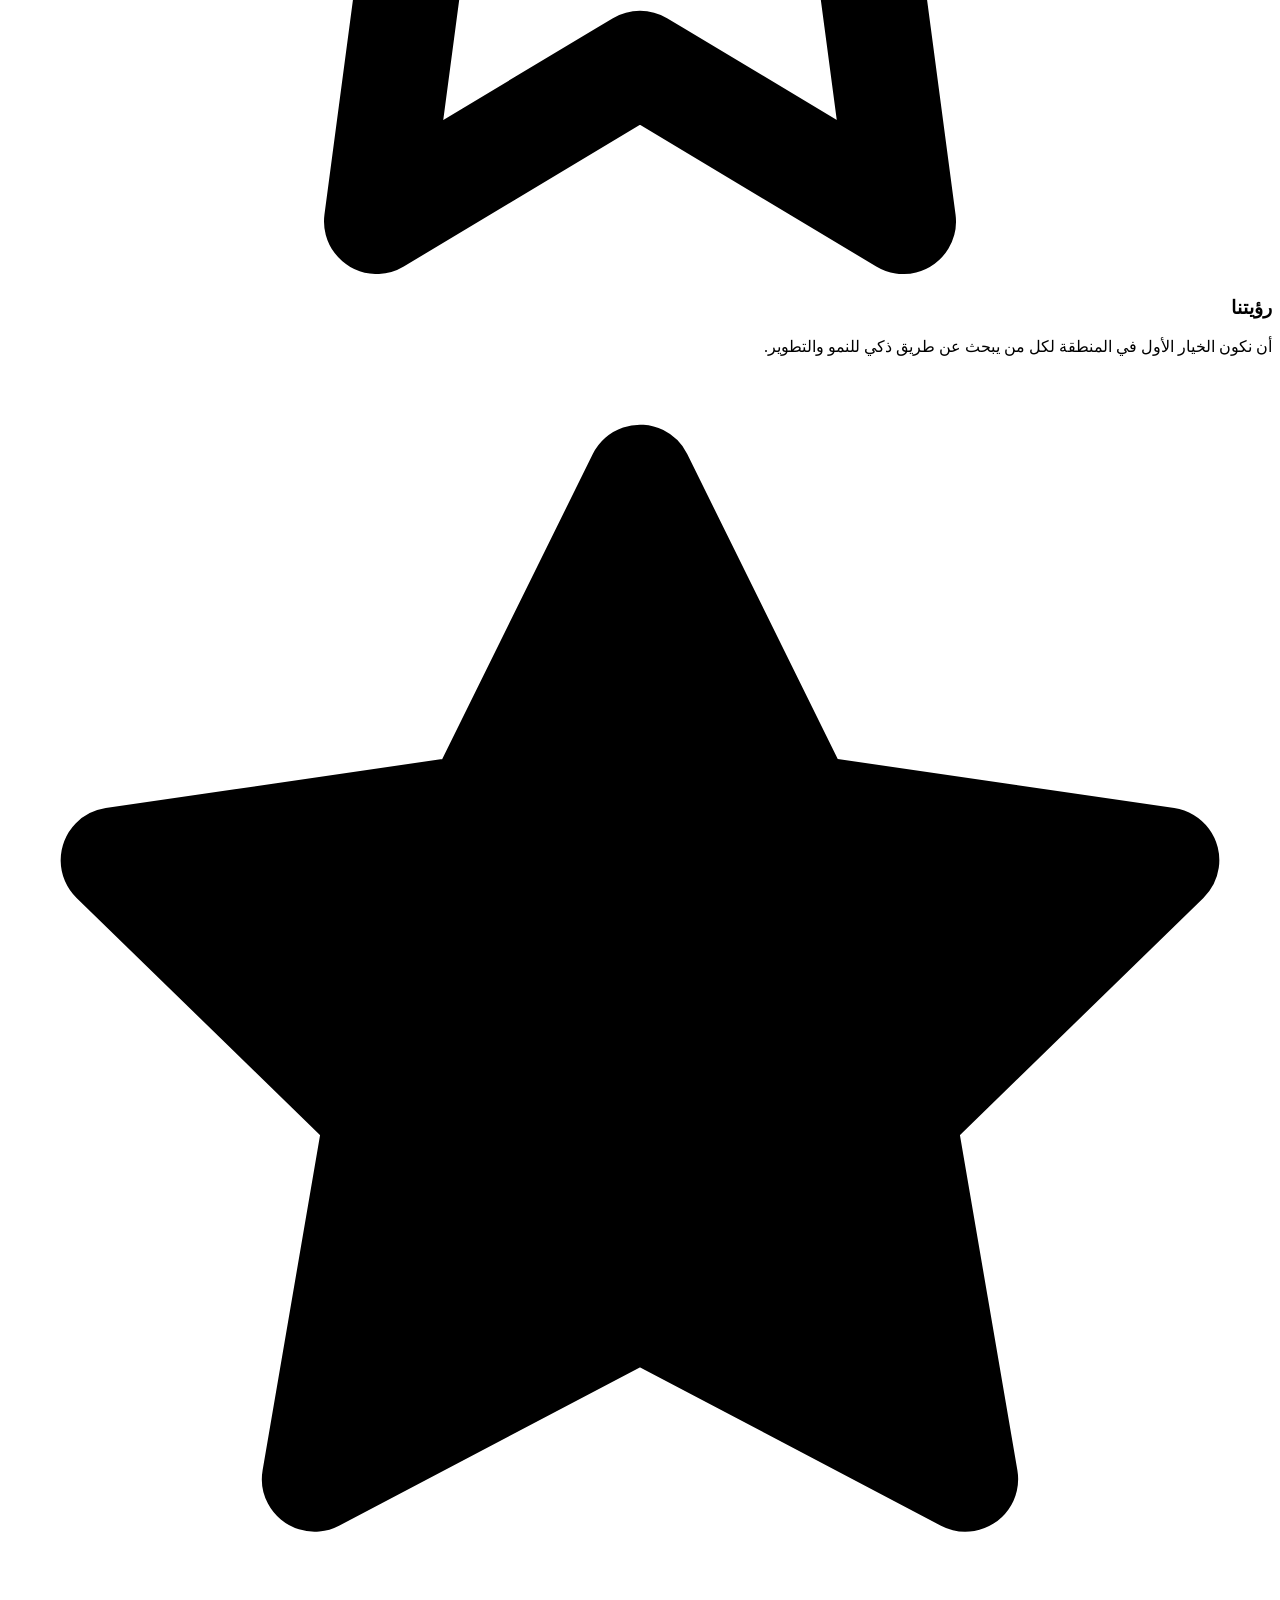
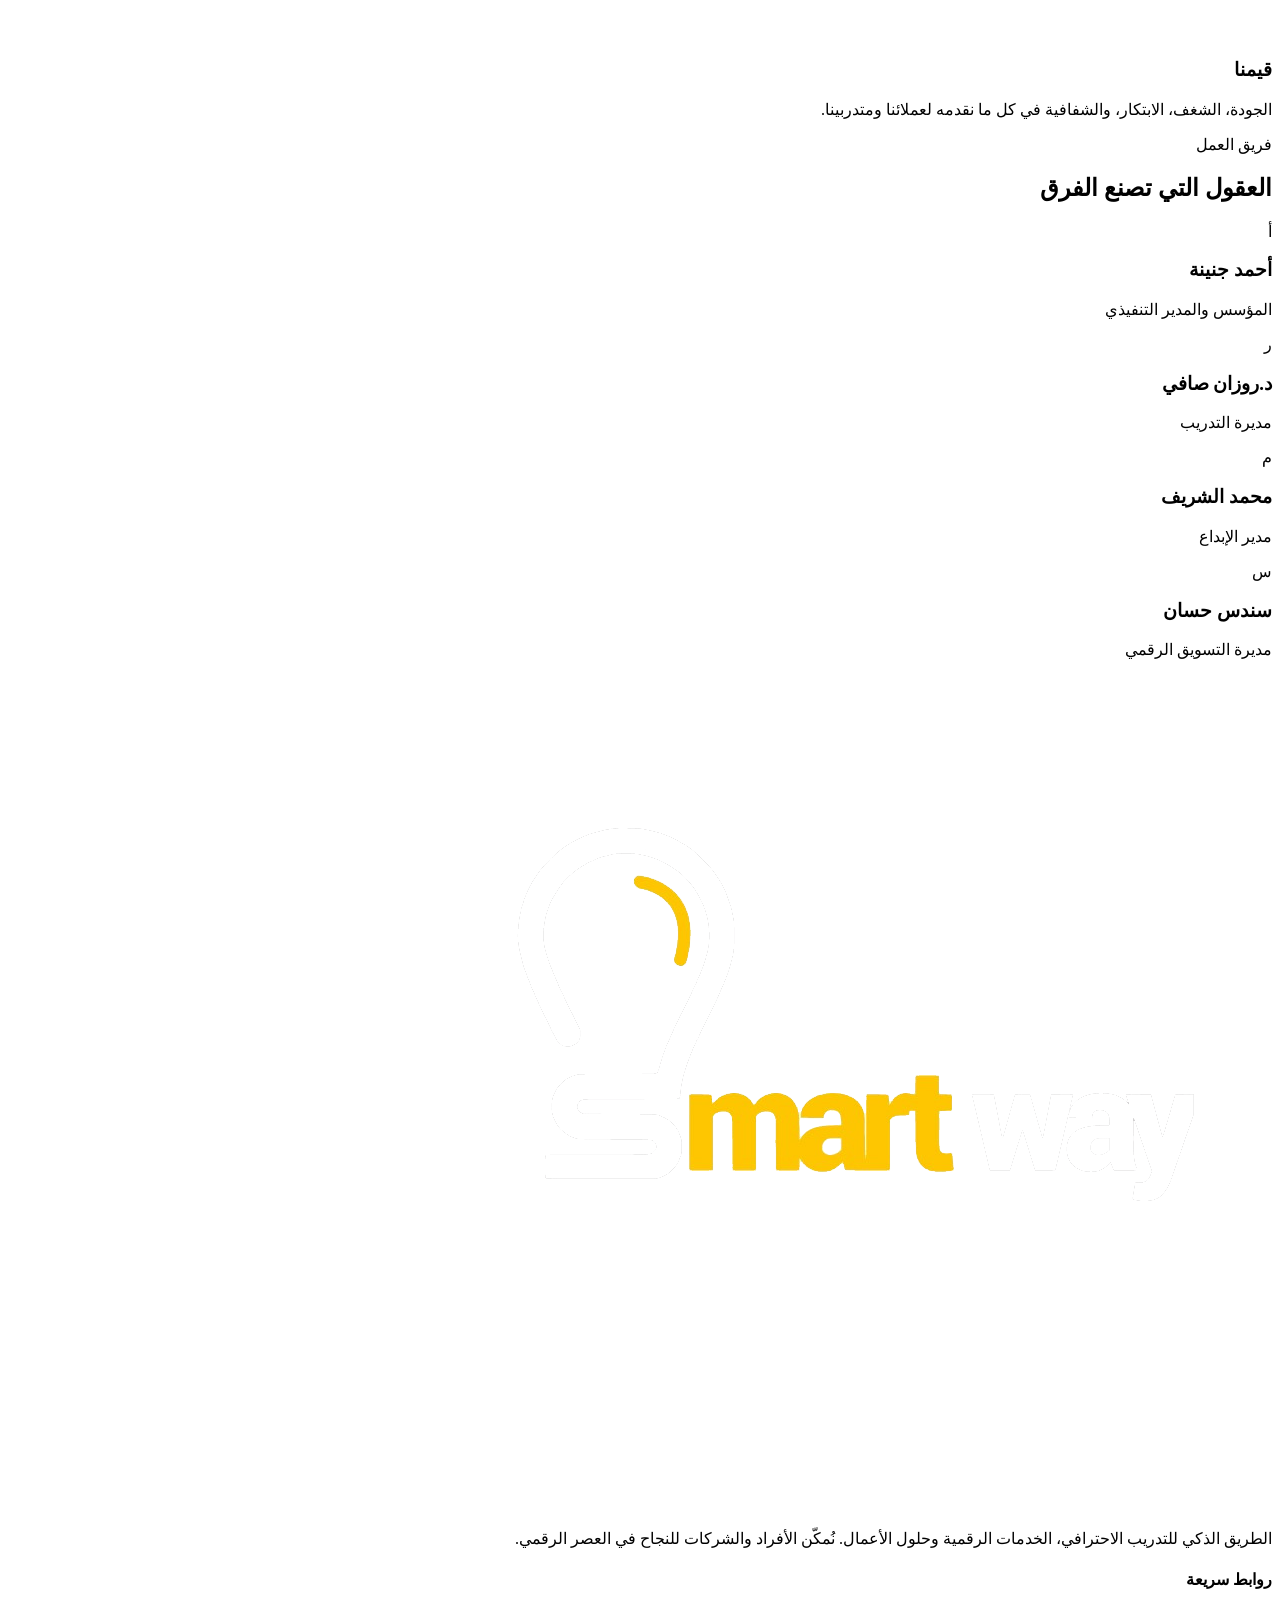
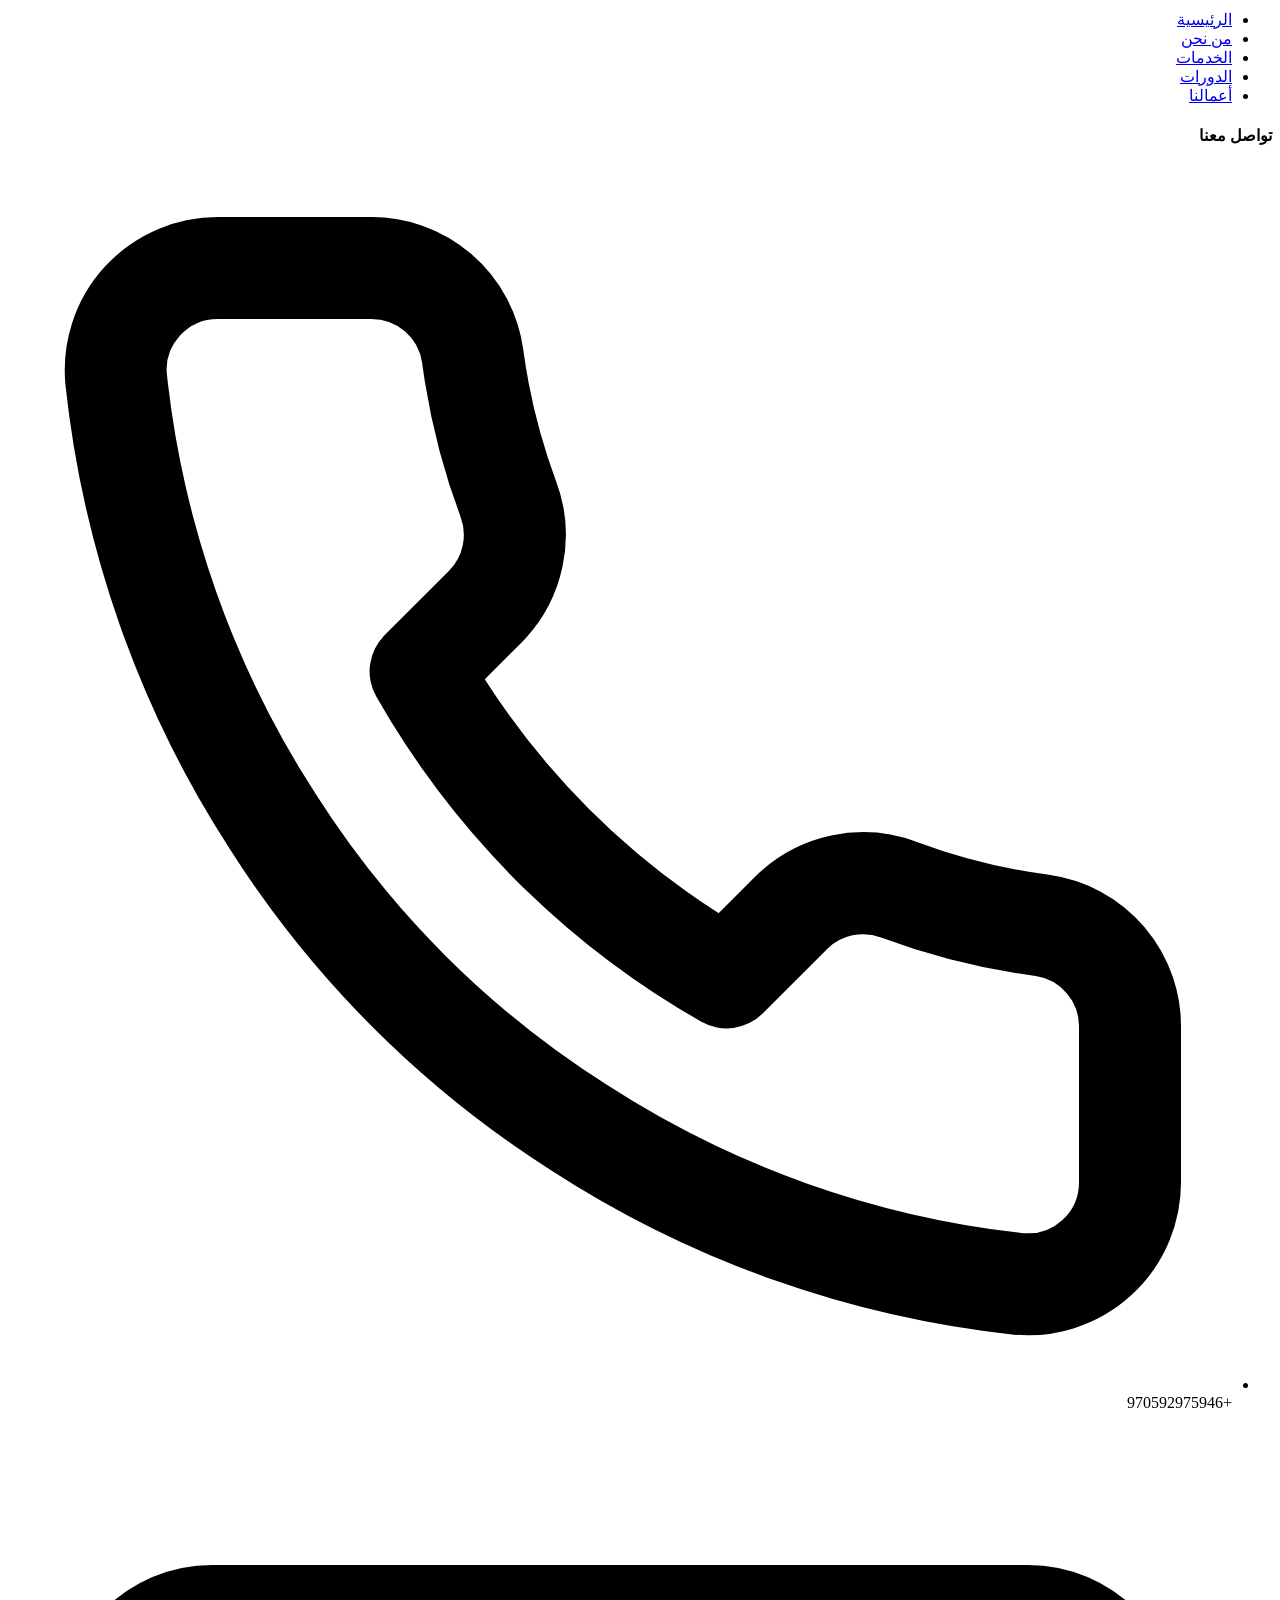
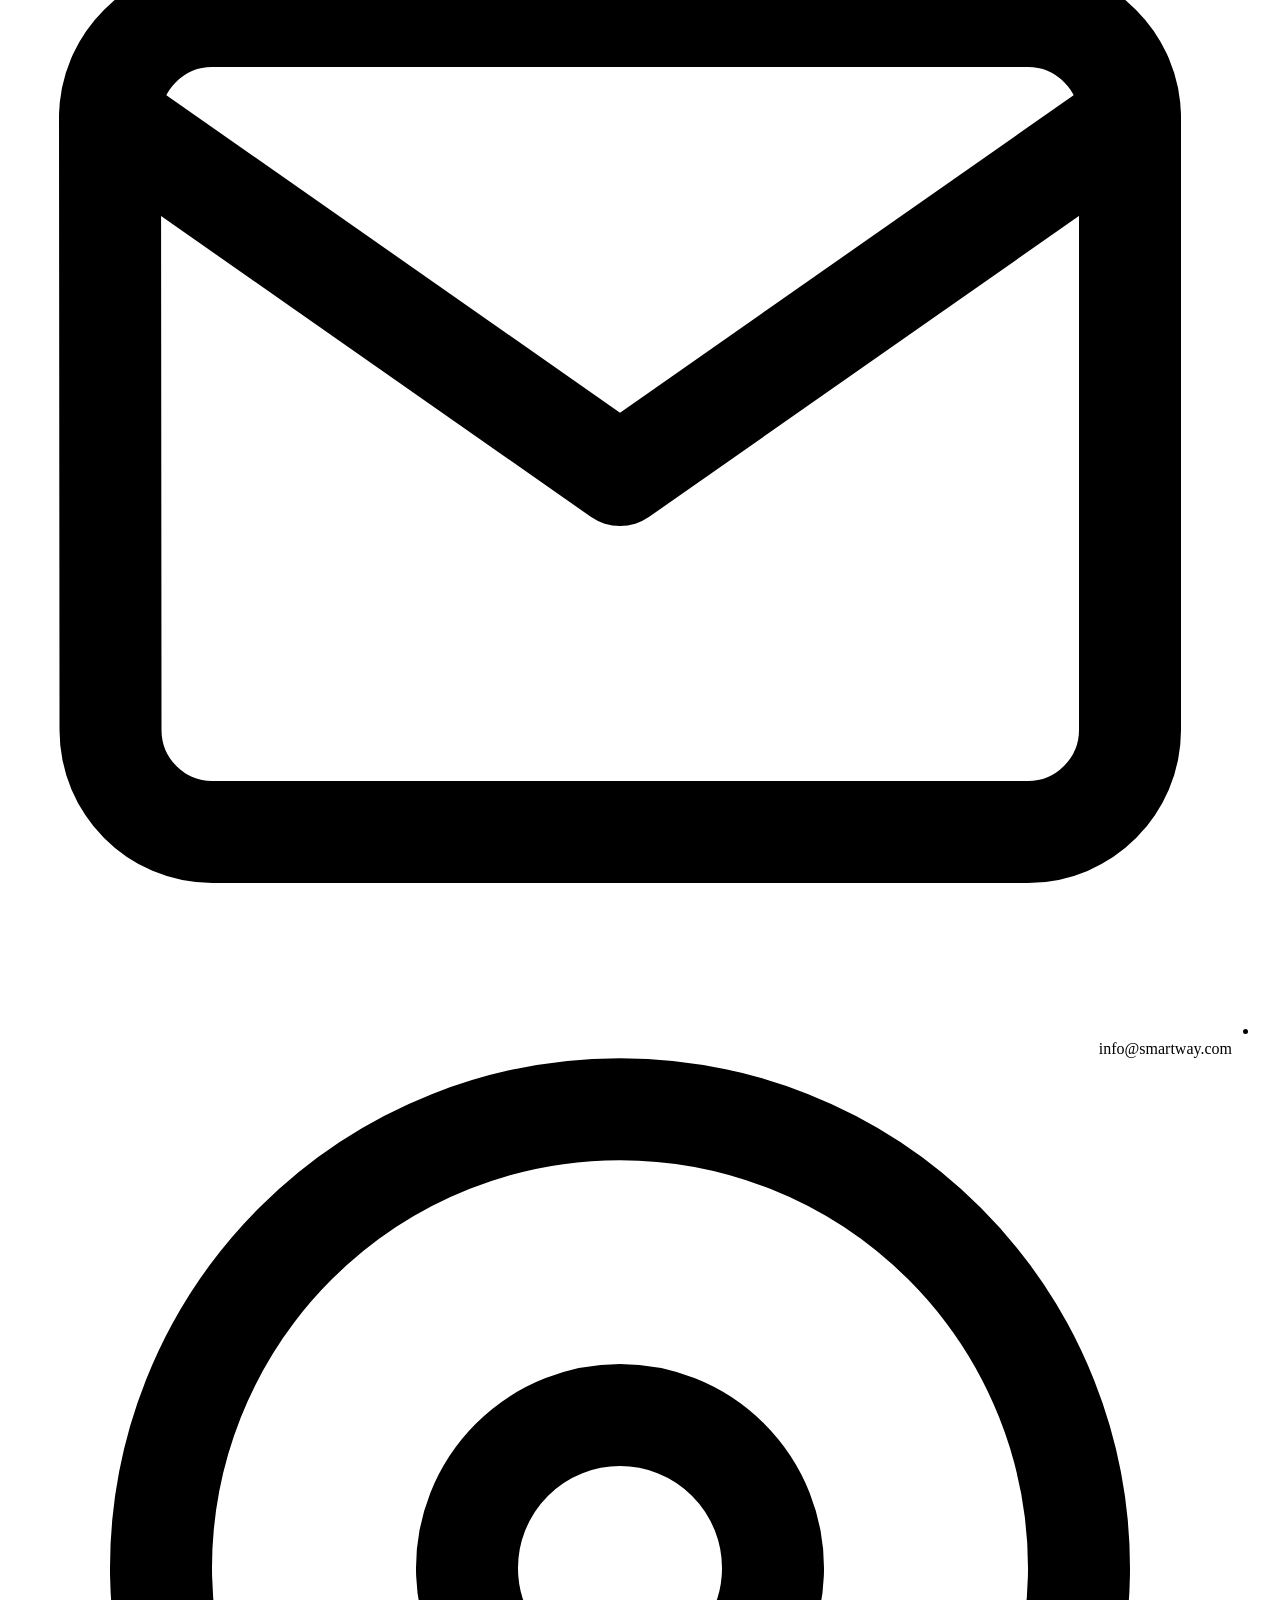
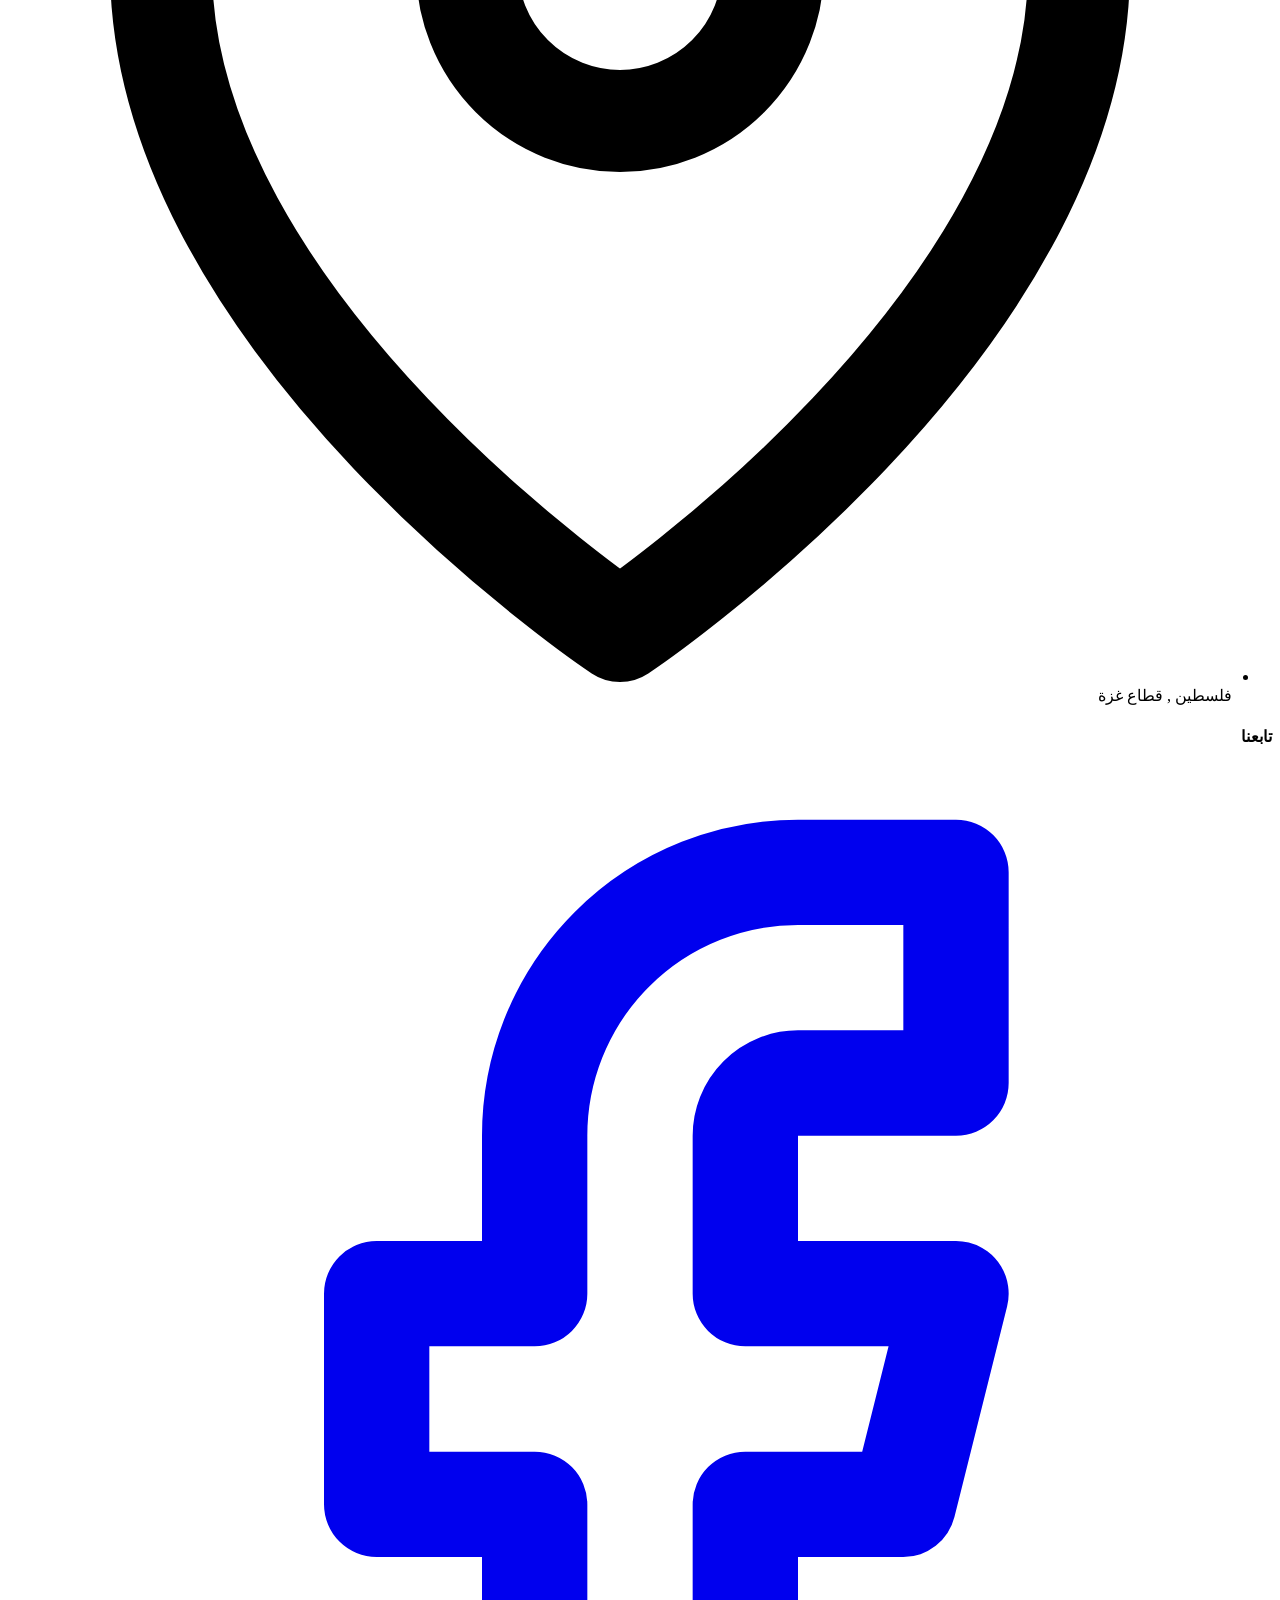
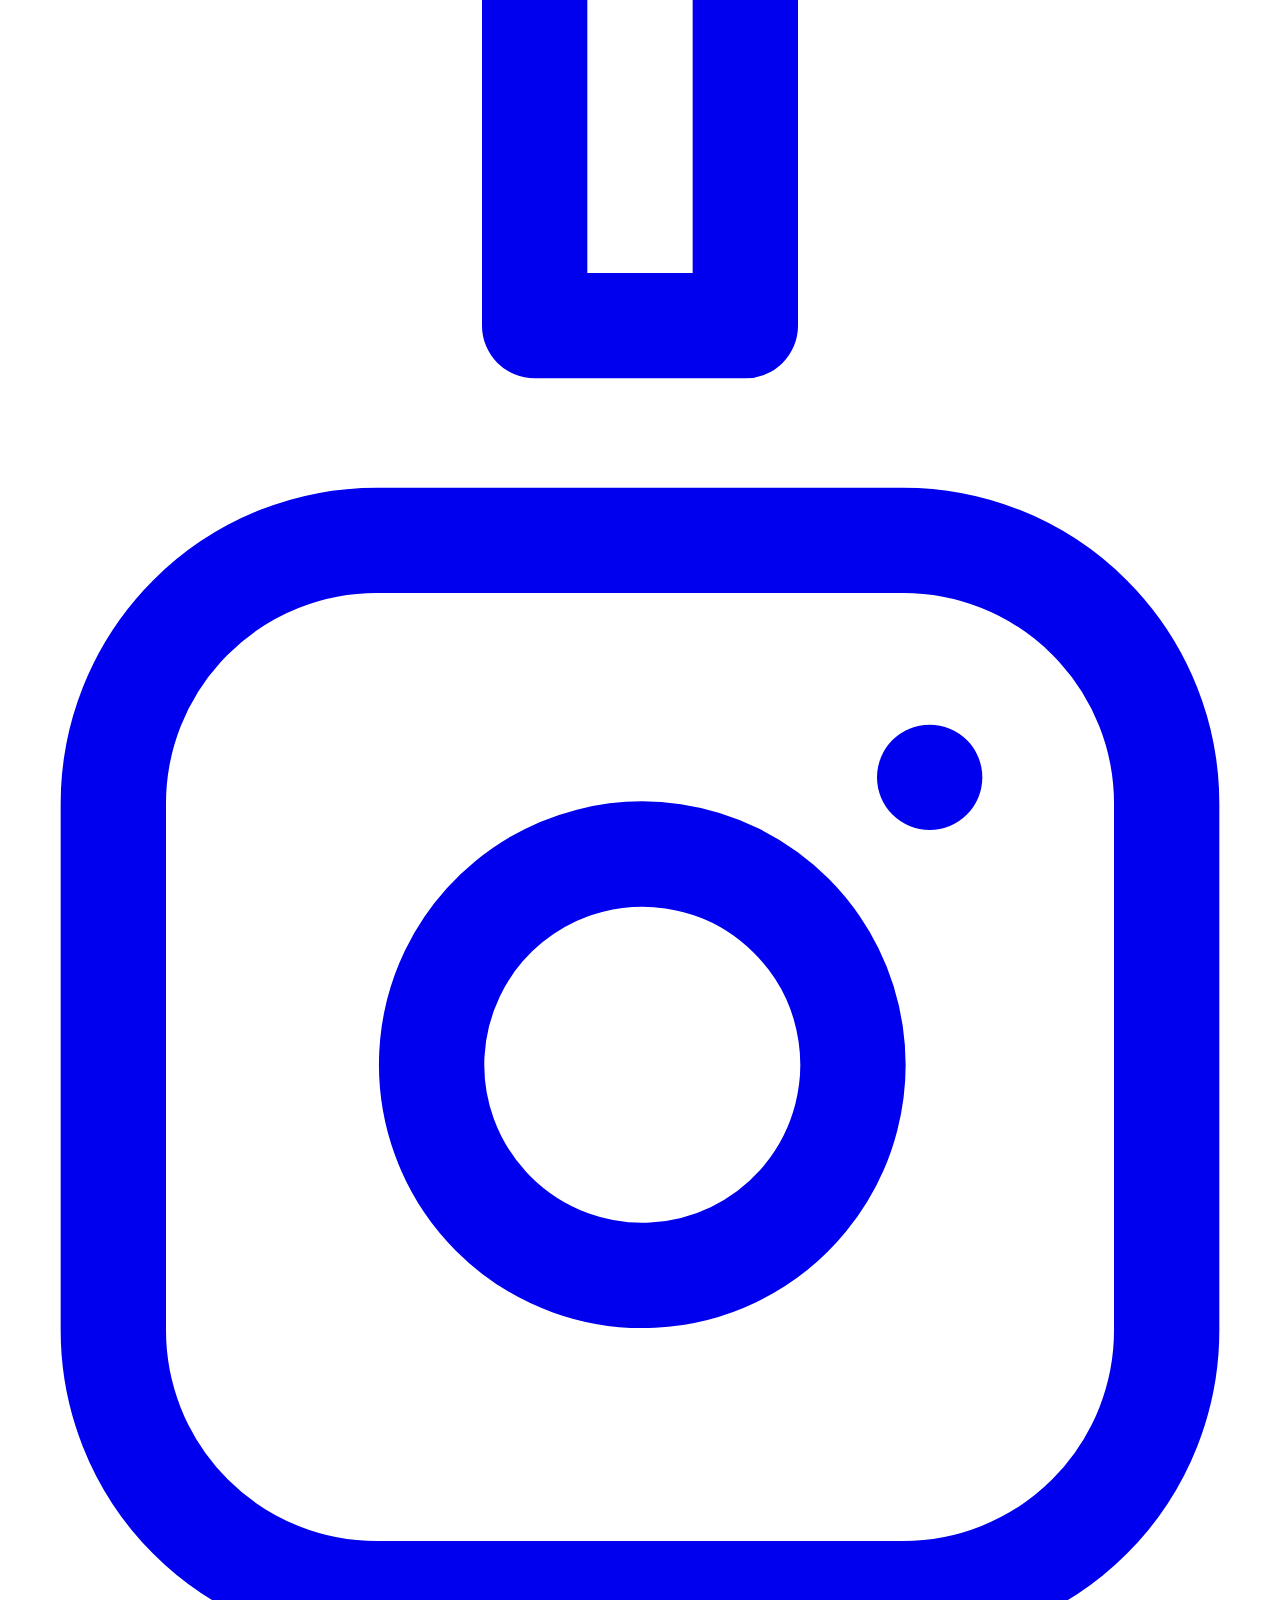
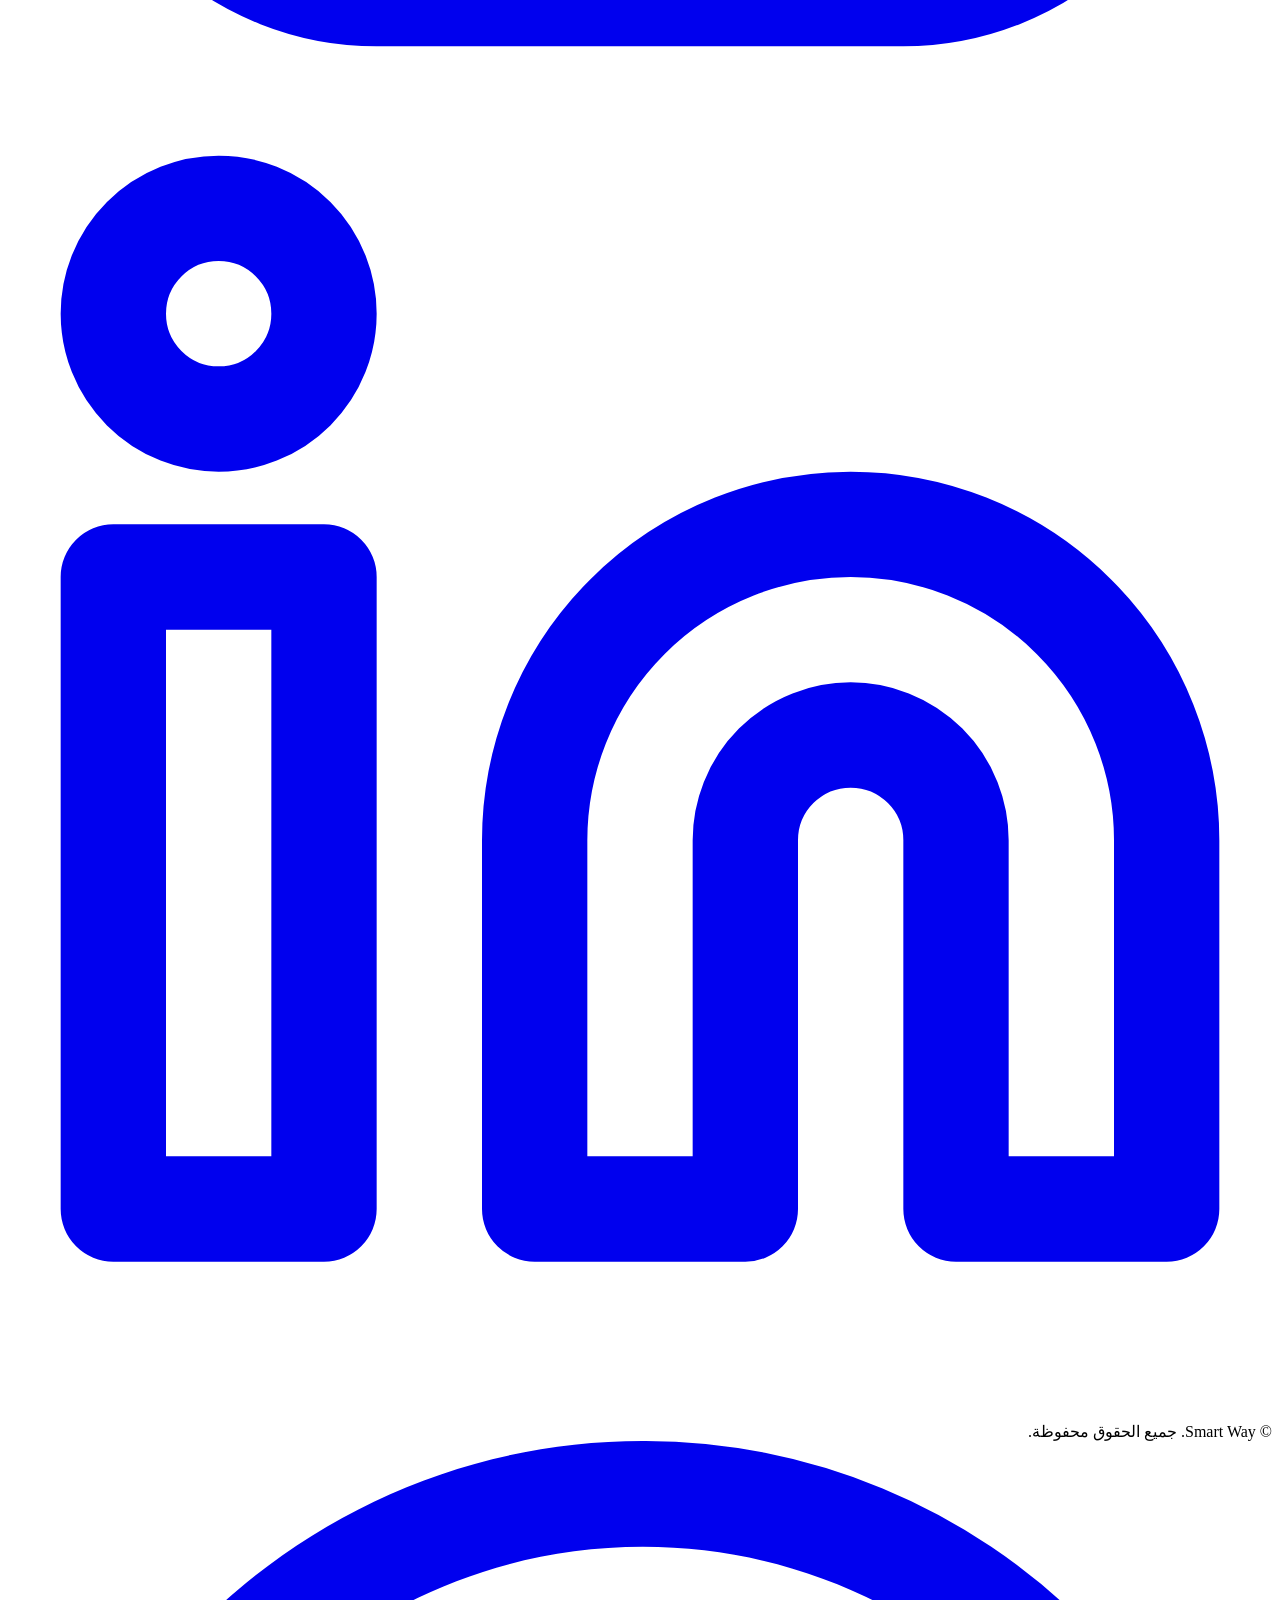
==== commit 0e6c735b: "Update logo image paths in about.html" ====
--- a/about.html
+++ b/about.html
@@ -19,8 +19,8 @@
 <header class="navbar">
   <div class="container nav-inner">
     <a href="index.html" class="nav-logo">
-      <img src="resources/smartway-logo.png" alt="Smart Way" class="logo-dark"/>
-      <img src="resources/smartway-logo-white.png" alt="Smart Way" class="logo-white"/>
+      <img src="smartway-logo.png" alt="Smart Way" class="logo-dark"/>
+      <img src="smartway-logo-white.png" alt="Smart Way" class="logo-white"/>
     </a>
     <nav class="nav-links">
       <a href="index.html" class="nav-link">الرئيسية</a>
@@ -180,7 +180,7 @@
   <div class="container">
     <div class="footer-grid">
       <div>
-        <img src="resources/smartway-logo-white.png" alt="Smart Way"/>
+        <img src="smartway-logo-white.png" alt="Smart Way"/>
         <p>الطريق الذكي للتدريب الاحترافي، الخدمات الرقمية وحلول الأعمال. نُمكّن الأفراد والشركات للنجاح في العصر الرقمي.</p>
       </div>
       <div>
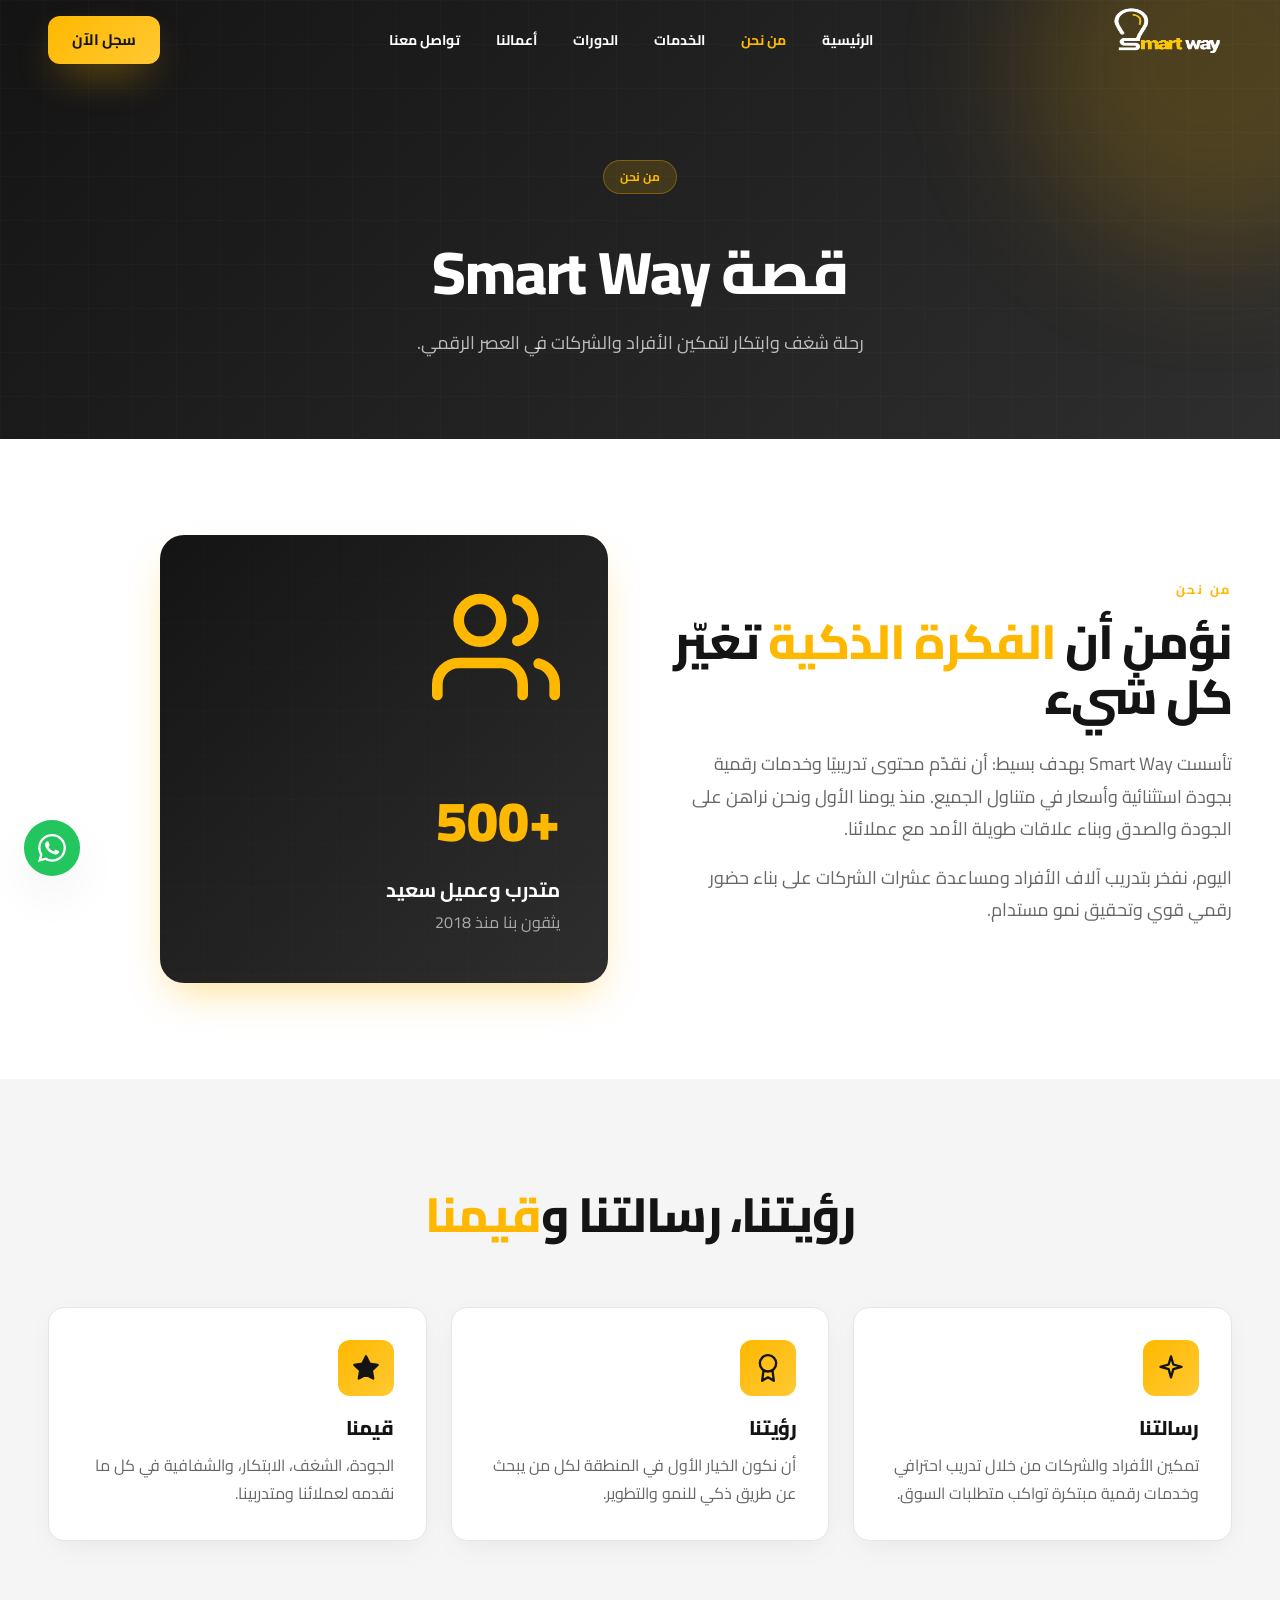
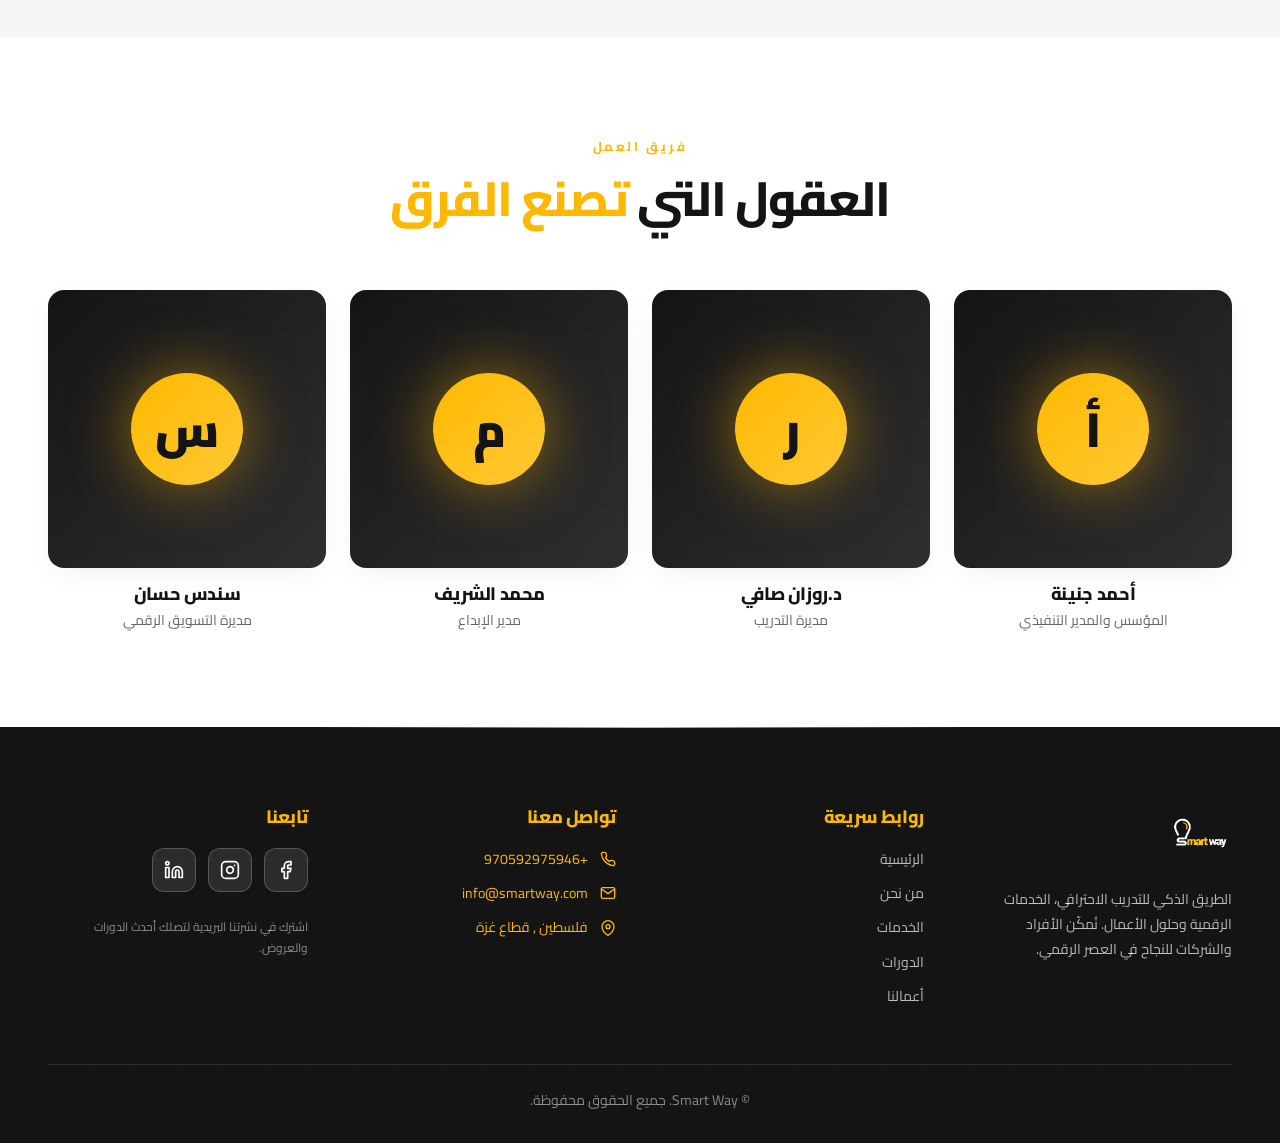
==== commit 8f514e02: "Fix stylesheet link path in about.html" ====
--- a/about.html
+++ b/about.html
@@ -12,7 +12,7 @@
 <link rel="preconnect" href="https://fonts.googleapis.com"/>
 <link rel="preconnect" href="https://fonts.gstatic.com" crossorigin/>
 <link href="https://fonts.googleapis.com/css2?family=Cairo:wght@400;600;700;800;900&family=Tajawal:wght@400;500;700;900&display=swap" rel="stylesheet"/>
-<link rel="stylesheet" href="css/style.css"/>
+<link rel="stylesheet" href="style.css"/>
 </head>
 <body>
 
--- a/style.css
+++ b/style.css
@@ -0,0 +1,1674 @@
+/* ================= Smart Way - Design System ================= */
+:root{
+  --brand-yellow:#FFB800;
+  --brand-yellow-glow:#FFC933;
+  --brand-yellow-soft:#FFF1C2;
+  --brand-black:#141414;
+  --brand-dark:#1F1F1F;
+  --bg:#FFFFFF;
+  --fg:#141414;
+  --muted:#F5F5F5;
+  --muted-fg:#666666;
+  --border:#E5E5E5;
+  --radius:.75rem;
+  --shadow-soft:0 8px 30px -8px rgba(0,0,0,.08);
+  --shadow-strong:0 20px 50px -16px rgba(0,0,0,.25);
+  --shadow-yellow:0 18px 40px -12px rgba(255,184,0,.45);
+  --glow-yellow:0 0 60px rgba(255,184,0,.5);
+  --gradient-hero:linear-gradient(135deg,#141414 0%,#242424 60%,#2E2E2E 100%);
+  --gradient-yellow:linear-gradient(135deg,#FFB800 0%,#FFC933 100%);
+  --gradient-card:linear-gradient(145deg,#fff,#fafafa);
+  --ease:cubic-bezier(.22,1,.36,1);
+}
+
+*{
+  box-sizing:border-box;
+  margin:0;
+  padding:0;
+  border-color:var(--border)
+}
+
+html{
+  scroll-behavior:smooth;
+  -webkit-text-size-adjust:100%
+}
+
+body{
+  font-family:'Tajawal','Cairo',system-ui,sans-serif;
+  background:var(--bg);color:var(--fg);line-height:1.6;
+  overflow-x:hidden;
+}
+
+h1,h2,h3,h4,h5,h6{
+  font-family:'Cairo',system-ui,sans-serif;
+  font-weight:800;
+  letter-spacing:-.02em;
+  line-height:1.15
+}
+
+a{
+  color:inherit;
+  text-decoration:none;
+}
+
+img{
+  max-width:100%;
+  display:block;
+}
+
+button{
+  font-family:inherit;
+  cursor:pointer;
+  border:none;
+  background:none;
+  color:inherit;
+}
+
+ul{
+  list-style:none;
+}
+
+/* layout */
+.container{
+  max-width:1280px;
+  margin:0 auto;
+  padding:0 1rem;
+}
+
+@media(min-width:640px){.container{padding:0 1.5rem}}
+@media(min-width:1024px){.container{padding:0 3rem}}
+
+.section{padding:6rem 0}
+.section-sm{padding:4rem 0}
+
+/* utilities */
+.text-yellow{color:var(--brand-yellow)}
+
+.bg-black{
+  background:var(--brand-black);
+  color:#fff;
+}
+
+.bg-muted{background:var(--muted)}
+.text-center{text-align:center}
+.muted{color:var(--muted-fg)}
+
+.kicker{
+  color:var(--brand-yellow);
+  font-weight:700;
+  font-size:.8rem;
+  letter-spacing:.2em;
+  text-transform:uppercase;
+}
+
+.glow-text{text-shadow:0 0 30px rgba(255,184,0,.4)}
+
+.grid-pattern{
+  background-image:
+    linear-gradient(rgba(255,255,255,.04) 1px,transparent 1px),
+    linear-gradient(90deg,rgba(255,255,255,.04) 1px,transparent 1px);
+  background-size:44px 44px;
+}
+
+/* buttons */
+.btn{
+  display:inline-flex;
+  align-items:center;
+  gap:.5rem;
+  padding:.75rem 1.5rem;
+  border-radius:.75rem;
+  font-weight:700;
+  font-size:.95rem;
+  transition:all .35s var(--ease);
+  white-space:nowrap;
+}
+
+.btn-lg{
+  padding:1rem 2rem;
+  font-size:1.05rem;
+}
+
+.btn-xl{
+  padding:1.15rem 2.25rem;
+  font-size:1.1rem;
+  border-radius:1rem;
+}
+
+.btn-hero{
+  background:var(--gradient-yellow);
+  color:var(--brand-black);
+  box-shadow:var(--shadow-yellow);
+}
+
+.btn-hero:hover{
+  transform:translateY(-2px);
+  box-shadow:var(--glow-yellow);
+}
+
+.btn-outline{
+  background:transparent;
+  color:#fff;
+  border:2px solid rgba(255,255,255,.3);
+}
+
+.btn-outline:hover{
+  border-color:var(--brand-yellow);
+  color:var(--brand-yellow);
+}
+
+.btn-dark{
+  background:var(--brand-black);
+  color:#fff;
+}
+
+.btn-dark:hover{
+  background:#000;
+  transform:translateY(-2px);
+}
+
+.btn-default{
+  background:var(--brand-black);
+  color:#fff;
+}
+
+.btn-default:hover{transform:translateY(-2px)}
+
+/* navbar */
+.navbar{
+  position:fixed;
+  top:0;
+  left:0;
+  right:0;
+  z-index:50;
+  transition:all .5s var(--ease);
+  background:transparent
+}
+
+.navbar.scrolled{
+  background:rgba(255,255,255,.85);
+  backdrop-filter:blur(16px);
+  border-bottom:1px solid var(--border);
+  box-shadow:var(--shadow-soft);
+}
+
+.nav-inner{
+  display:flex;
+  align-items:center;
+  justify-content:space-between;
+  height:5rem;
+}
+
+.nav-logo img{
+  height:3rem;
+  width:auto;
+}
+
+.nav-logo .logo-dark{display:none; width:130px; height: 100px;}
+
+.nav-logo .logo-white{display:block; width:130px; height: 100px;}
+
+.navbar.scrolled .nav-logo .logo-dark{display:block}
+
+.navbar.scrolled .nav-logo .logo-white{display:none}
+
+.nav-links{
+  display:none;
+  align-items:center;
+  gap:.25rem;
+}
+
+@media(min-width:1024px){.nav-links{display:flex}}
+
+.nav-link{
+  padding:.5rem 1rem;
+  border-radius:.5rem;
+  font-weight:700;
+  font-size:.875rem;
+  color:#fff;
+  transition:color .3s;
+}
+
+.navbar.scrolled .nav-link{color:var(--fg)}
+
+.nav-link:hover,.nav-link.active{color:var(--brand-yellow)}
+
+.nav-cta{display:none}
+
+@media(min-width:1024px){.nav-cta{display:block}}
+
+.nav-toggle{
+  display:block;
+  padding:.5rem;
+  color:#fff;
+}
+
+.navbar.scrolled .nav-toggle{color:var(--fg)}
+
+@media(min-width:1024px){.nav-toggle{display:none}}
+
+.nav-toggle svg{
+  width:1.5rem;
+  height:1.5rem;
+}
+
+.mobile-menu{
+  display:none;
+  background:#fff;
+  border-top:1px solid var(--border);
+  padding:1rem 0;
+  flex-direction:column;
+  gap:.25rem;
+}
+
+.mobile-menu.open{display:flex}
+
+.mobile-menu .nav-link{
+  color:var(--fg);
+  padding:.75rem 1rem;
+}
+
+.mobile-menu .nav-link.active{
+  background:var(--brand-yellow);
+  color:var(--brand-black);
+}
+
+/* hero */
+.hero{
+  position:relative;
+  min-height:100vh;
+  display:flex;
+  align-items:center;
+  background:var(--brand-black);
+  color:#fff;
+  overflow:hidden;
+}
+
+.hero-bg{
+  position:absolute;
+  inset:0
+}
+
+.hero-bg img{
+  width:100%;
+  height:100%;
+  object-fit:cover;
+  opacity:.6;
+}
+
+.hero-bg::after{
+  content:"";
+  position:absolute;
+  inset:0;
+  background:linear-gradient(to left,rgba(20,20,20,.4),rgba(20,20,20,.7),var(--brand-black))
+}
+
+.hero-grid{
+  position:absolute;
+  inset:0;
+  opacity:.3;
+}
+
+.hero-content{
+  position:relative;
+  padding:7rem 0 4rem;
+  display:grid;
+  gap:3rem;
+  align-items:center
+}
+
+@media(min-width:1024px){
+  .hero-content{grid-template-columns:1fr 1fr}
+}
+
+.badge{
+  display:inline-flex;
+  align-items:center;
+  gap:.5rem;
+  padding:.4rem 1rem;
+  border-radius:9999px;
+  background:rgba(255,184,0,.15);
+  border:1px solid rgba(255,184,0,.3);
+  color:var(--brand-yellow);
+  font-size:.75rem;
+  font-weight:700;
+  margin-bottom:1.5rem
+}
+
+.hero h1{
+  font-size:clamp(2.25rem,5vw,4.5rem);
+  font-weight:900;
+  margin-bottom:1.5rem;
+}
+
+.hero p{
+  color:rgba(255,255,255,.75);
+  font-size:1.125rem;
+  max-width:36rem;
+  margin-bottom:2rem;
+  line-height:1.8;
+}
+
+.hero-actions{
+  display:flex;
+  flex-wrap:wrap;
+  gap:1rem;
+}
+
+.slide-dots{
+  display:flex;
+  gap:.5rem;
+  margin-top:2.5rem;
+}
+
+.slide-dots button{
+  height:.375rem;
+  border-radius:9999px;
+  background:rgba(255,255,255,.3);
+  width:1.25rem;
+  transition:all .3s;
+}
+
+.slide-dots button.active{
+  background:var(--brand-yellow);
+  width:2.5rem;
+}
+
+.hero-visual{
+  display:none;
+  position:relative;
+}
+
+@media(min-width:1024px){.hero-visual{display:block}}
+
+.hero-visual-inner{
+  position:relative;
+  aspect-ratio:1;
+  max-width:28rem;
+  margin:0 auto;
+}
+
+.blob{
+  position:absolute;
+  inset:0;
+  background:rgba(255,184,0,.2);
+  filter:blur(60px);
+  border-radius:50%;
+  animation:float 6s ease-in-out infinite
+}
+
+.ring{
+  position:absolute;
+  inset:2rem;
+  border:1px solid rgba(255,184,0,.3);
+  border-radius:1.5rem;
+  animation:slowSpin 18s linear infinite
+}
+
+.ring-2{
+  inset:4rem;
+  border-color:rgba(255,184,0,.2);
+}
+
+.rocket{
+  position:absolute;
+  inset:0;
+  display:flex;
+  align-items:center;
+  justify-content:center;
+}
+
+.rocket-box{
+  background:var(--gradient-yellow);
+  color:var(--brand-black);
+  border-radius:1.5rem;
+  padding:2.5rem;
+  box-shadow:var(--glow-yellow);
+  transform:rotate(6deg);
+  animation:float 6s ease-in-out infinite
+}
+
+.rocket-box svg{width:5rem;height:5rem}
+
+/* stats */
+.stats{
+  padding:4rem 0;
+  background:var(--bg);
+  border-bottom:1px solid var(--border);
+}
+
+.stats-grid{
+  display:grid;
+  grid-template-columns:repeat(2,1fr);
+  gap:2rem;
+  text-align:center;
+}
+
+@media(min-width:768px){
+  .stats-grid{grid-template-columns:repeat(4,1fr)}
+}
+
+.stat-num{
+  font-size:clamp(2rem,4vw,3rem);
+  font-weight:900;
+  color:var(--brand-yellow);
+  margin-bottom:.25rem;
+  font-family:'Cairo',sans-serif;
+}
+
+.stat-label{
+  color:var(--muted-fg);
+  font-size:.875rem;
+  font-weight:700;
+}
+
+/* section heading */
+.heading{
+  text-align:center;
+  max-width:42rem;
+  margin:0 auto 4rem;
+}
+
+.heading h2{
+  font-size:clamp(2rem,4vw,3rem);
+  margin:.75rem 0 1rem;
+}
+
+.heading p{
+  color:var(--muted-fg);
+  font-size:1.125rem;
+}
+
+/* services grid */
+.cards{
+  display:grid;
+  gap:1.5rem;
+  grid-template-columns:1fr;
+}
+
+@media(min-width:640px){
+  .cards{grid-template-columns:repeat(2,1fr)}
+}
+
+@media(min-width:1024px){
+  .cards{grid-template-columns:repeat(3,1fr)}
+}
+
+.card{
+  background:var(--gradient-card);
+  border-radius:1rem;
+  padding:2rem;
+  border:1px solid var(--border);
+  box-shadow:var(--shadow-soft);
+  transition:all .5s var(--ease);
+}
+
+.card:hover{
+  border-color:var(--brand-yellow);
+  box-shadow:var(--shadow-yellow);
+  transform:translateY(-4px);
+}
+
+.card-icon{
+  width:3.5rem;
+  height:3.5rem;
+  border-radius:.75rem;
+  background:rgba(255,184,0,.15);
+  color:var(--brand-yellow);
+  display:flex;
+  align-items:center;
+  justify-content:center;
+  margin-bottom:1.25rem;
+  transition:all .35s
+}
+
+.card:hover .card-icon{
+  background:var(--brand-yellow);
+  color:var(--brand-black);
+}
+
+.card-icon svg{
+  width:1.75rem;
+  height:1.75rem
+}
+
+.card h3{
+  font-size:1.25rem;
+  margin-bottom:.5rem;
+}
+
+.card p{color:var(--muted-fg)}
+
+/* about teaser */
+.about-grid{
+  display:grid;
+  gap:4rem;
+  align-items:center;
+}
+
+@media(min-width:1024px){
+  .about-grid{grid-template-columns:1fr 1fr}
+}
+
+.about-visual{position:relative}
+
+.about-square{
+  aspect-ratio:1;
+  max-width:28rem;
+  background:var(--gradient-yellow);
+  border-radius:1.5rem;
+  box-shadow:var(--shadow-yellow);
+  position:relative;
+  overflow:hidden;
+  display:flex;
+  align-items:center;
+  justify-content:center;
+}
+
+.about-square .center{
+  text-align:center;
+  color:var(--brand-black)
+}
+
+.about-square svg{
+  width:8rem;
+  height:8rem;
+  margin:0 auto 1rem;
+}
+
+.about-square .label{
+  font-size:1.875rem;
+  font-weight:900;
+}
+
+.about-floating{
+  position:absolute;
+  bottom:-1.5rem;
+  right:-1.5rem;
+  background:var(--brand-black);
+  color:#fff;
+  padding:1.5rem;
+  border-radius:1rem;
+  box-shadow:var(--shadow-strong);
+  border-right:4px solid var(--brand-yellow);
+  max-width:200px;
+}
+
+[dir=rtl] .about-floating{
+  right:auto;
+  left:-1.5rem;
+  border-right:none;
+  border-left:4px solid var(--brand-yellow);
+}
+
+.about-floating svg{
+  width:2rem;
+  height:2rem;
+  color:var(--brand-yellow);
+  margin-bottom:.5rem;
+}
+
+.about-floating .num{
+  font-size:1.5rem;
+  font-weight:900;
+}
+
+.about-text h2{
+  font-size:clamp(1.875rem,4vw,3rem);
+  margin:.75rem 0 1.5rem;
+}
+
+.about-text p{
+  color:var(--muted-fg);
+  font-size:1.125rem;
+  margin-bottom:1rem;
+  line-height:1.8;
+}
+
+.feature-list{
+  margin:1.5rem 0 2rem;
+  display:flex;
+  flex-direction:column;
+  gap:.75rem;
+}
+
+.feature-list li{
+  display:flex;
+  align-items:center;
+  gap:.75rem;
+  font-weight:500;
+}
+
+.feature-list li::before{
+  content:"";
+  width:.5rem;
+  height:.5rem;
+  border-radius:50%;
+  background:var(--brand-yellow);
+}
+
+/* testimonials */
+.testimonial{
+  background:var(--gradient-card);
+  border:1px solid var(--border);
+  border-radius:1rem;
+  padding:2rem;
+  box-shadow:var(--shadow-soft);
+  transition:box-shadow .3s
+}
+
+.testimonial:hover{box-shadow:var(--shadow-strong)}
+
+.stars{
+  display:flex;
+  gap:.25rem;
+  color:var(--brand-yellow);
+  margin-bottom:1rem;
+}
+
+.stars svg{
+  width:1rem;
+  height:1rem;
+  fill:currentColor;
+}
+
+.testimonial p{margin-bottom:1.5rem}
+
+.t-author{
+  display:flex;
+  align-items:center;
+  gap:.75rem;
+}
+
+.t-avatar{
+  width:3rem;
+  height:3rem;
+  border-radius:50%;
+  background:var(--gradient-yellow);
+  color:var(--brand-black);
+  font-weight:900;
+  display:flex;
+  align-items:center;
+  justify-content:center;
+  font-family:'Cairo',sans-serif;
+}
+
+.t-name{font-weight:700}
+
+.t-role{
+  color:var(--muted-fg);
+  font-size:.875rem;
+}
+
+/* CTA */
+.cta-section{
+  padding:6rem 0;
+  background:var(--brand-black);
+  color:#fff;
+  position:relative;
+  overflow:hidden;
+}
+
+.cta-section .grid-pattern{
+  position:absolute;
+  inset:0;
+  opacity:.3;
+}
+
+.blob-yellow{
+  position:absolute;
+  width:24rem;
+  height:24rem;
+  background:rgba(255,184,0,.18);
+  border-radius:50%;
+  filter:blur(60px);
+}
+
+.cta-content{
+  position:relative;
+  text-align:center;
+  max-width:48rem;
+  margin:0 auto;
+}
+
+.cta-content h2{
+  font-size:clamp(2rem,4vw,3rem);
+  margin-bottom:1.25rem;
+}
+
+.cta-content p{
+  color:rgba(255,255,255,.7);
+  font-size:1.125rem;
+  margin-bottom:2.5rem;
+}
+
+.cta-actions{
+  display:flex;
+  flex-wrap:wrap;
+  justify-content:center;
+  gap:1rem;
+}
+
+.cta-icon{
+  width:3rem;
+  height:3rem;
+  color:var(--brand-yellow);
+  margin:0 auto 1.5rem;
+  animation:float 6s ease-in-out infinite
+}
+
+/* page header */
+.page-header{
+  position:relative;
+  padding:10rem 0 5rem;
+  background:var(--gradient-hero);
+  color:#fff;
+  overflow:hidden;
+  text-align:center;
+}
+
+.page-header .grid-pattern{
+  position:absolute;
+  inset:0;
+  opacity:.5;
+}
+
+.page-header .blob-yellow{
+  top:-8rem;
+  right:-8rem;
+}
+
+.page-header h1{
+  font-size:clamp(2.25rem,5vw,3.75rem);
+  margin:1.25rem 0;
+}
+
+.page-header p{
+  color:rgba(255,255,255,.7);
+  font-size:1.125rem;
+  max-width:42rem;
+  margin:0 auto;
+  line-height:1.8;
+}
+
+/* values */
+.values-grid{
+  display:grid;
+  gap:1.5rem;
+  grid-template-columns:1fr;
+}
+
+@media(min-width:768px){
+  .values-grid{grid-template-columns:repeat(3,1fr)}
+}
+
+.value-card{
+  background:#fff;
+  border-radius:1rem;
+  padding:2rem;
+  border:1px solid var(--border);
+  box-shadow:var(--shadow-soft);
+  transition:all .35s;
+}
+
+.value-card:hover{
+  border-color:var(--brand-yellow);
+  box-shadow:var(--shadow-yellow)
+}
+
+.value-icon{
+  width:3.5rem;
+  height:3.5rem;
+  border-radius:.75rem;
+  background:var(--gradient-yellow);
+  color:var(--brand-black);
+  display:flex;
+  align-items:center;
+  justify-content:center;
+  margin-bottom:1.25rem;
+}
+
+.value-icon svg{
+  width:1.75rem;
+  height:1.75rem;
+}
+
+.value-card h3{
+  font-size:1.25rem;
+  margin-bottom:.75rem;
+}
+
+.value-card p{
+  color:var(--muted-fg);
+  line-height:1.8;
+}
+
+/* team */
+.team-grid{
+  display:grid;
+  gap:1.5rem;
+  grid-template-columns:1fr;
+}
+
+@media(min-width:640px){
+  .team-grid{grid-template-columns:repeat(2,1fr)}
+}
+
+@media(min-width:1024px){
+  .team-grid{grid-template-columns:repeat(4,1fr)}
+}
+
+.team-card{text-align:center}
+
+.team-photo{
+  aspect-ratio:1;
+  border-radius:1rem;
+  background:var(--gradient-hero);
+  position:relative;
+  overflow:hidden;
+  margin-bottom:1rem;
+  box-shadow:var(--shadow-soft);
+  transition:box-shadow .35s;
+}
+
+.team-card:hover .team-photo{box-shadow:var(--shadow-yellow)}
+
+.team-photo .grid-pattern{
+  position:absolute;
+  inset:0;
+  opacity:.3;
+}
+
+.team-initial{
+  position:absolute;
+  inset:0;
+  display:flex;
+  align-items:center;
+  justify-content:center;
+}
+
+.team-initial span{
+  width:7rem;
+  height:7rem;
+  border-radius:50%;
+  background:var(--gradient-yellow);
+  color:var(--brand-black);
+  font-weight:900;
+  font-size:3rem;
+  display:flex;
+  align-items:center;
+  justify-content:center;
+  font-family:'Cairo',sans-serif;
+  box-shadow:var(--glow-yellow);
+  transition:transform .35s;
+}
+
+.team-card:hover .team-initial span{transform:scale(1.1)}
+
+.team-card h3{
+  font-size:1.125rem;
+  margin-bottom:.25rem;
+}
+
+.team-card p{
+  color:var(--muted-fg);
+  font-size:.875rem;
+}
+
+/* services page */
+.services-grid{
+  display:grid;
+  gap:2rem;
+  grid-template-columns:1fr
+}
+
+@media(min-width:1024px){
+  .services-grid{grid-template-columns:repeat(2,1fr)}
+}
+
+.service-row{
+  display:flex;
+  align-items:flex-start;
+  gap:1.25rem;
+  margin-bottom:1.25rem;
+}
+
+.service-icon{
+  width:4rem;
+  height:4rem;
+  border-radius:1rem;
+  background:var(--gradient-yellow);
+  color:var(--brand-black);
+  display:flex;
+  align-items:center;
+  justify-content:center;
+  flex-shrink:0;
+  transition:transform .3s;
+}
+
+.card:hover .service-icon{transform:scale(1.1);}
+
+.service-icon svg{
+  width:2rem;
+  height:2rem;
+}
+
+.service-row h3{
+  font-size:1.5rem;
+  margin-bottom:.5rem;
+}
+
+.features{
+  display:grid;
+  grid-template-columns:1fr 1fr;
+  gap:.75rem;
+  margin-top:1.5rem;
+  padding-top:1.5rem;
+  border-top:1px solid var(--border);
+}
+
+.features li{
+  display:flex;
+  align-items:center;
+  gap:.5rem;
+  font-size:.875rem;
+}
+
+.features svg{
+  width:1rem;
+  height:1rem;
+  color:var(--brand-yellow);
+  flex-shrink:0
+}
+
+/* courses */
+.course-card{
+  background:#fff;
+  border:1px solid var(--border);
+  border-radius:1rem;
+  overflow:hidden;
+  box-shadow:var(--shadow-soft);
+  transition:all .5s var(--ease);
+}
+
+.course-card:hover{
+  border-color:var(--brand-yellow);
+  box-shadow:var(--shadow-yellow);
+  transform:translateY(-4px);
+}
+
+.course-banner{
+  height:11rem;
+  position:relative;
+  overflow:hidden;
+  color:#fff;
+}
+
+.course-banner .grid-pattern{
+  position:absolute;
+  inset:0;
+  opacity:.2;
+}
+
+.course-cat{
+  position:absolute;
+  top:1rem;
+  right:1rem;
+  background:rgba(255,255,255,.95);
+  color:var(--brand-black);
+  font-size:.75rem;
+  font-weight:700;
+  padding:.25rem .75rem;
+  border-radius:9999px;
+}
+
+.course-banner-title{
+  position:absolute;
+  bottom:1rem;
+  right:1rem;
+  left:1rem;
+  font-size:1.5rem;
+  font-weight:900;
+  font-family:'Cairo',sans-serif;text-shadow:0 2px 8px rgba(0,0,0,.3);
+}
+
+.bg-1{background:linear-gradient(135deg,#ec4899,#f43f5e)}
+
+.bg-2{background:linear-gradient(135deg,#3b82f6,#06b6d4)}
+
+.bg-3{background:linear-gradient(135deg,#6366f1,#a855f7)}
+
+.bg-4{background:linear-gradient(135deg,#10b981,#14b8a6)}
+
+.bg-5{background:linear-gradient(135deg,#f59e0b,#f97316)}
+
+.bg-6{background:linear-gradient(135deg,#8b5cf6,#d946ef)}
+
+.bg-7{background:linear-gradient(135deg,#dc2626,#ec4899)}
+
+.bg-8{background:linear-gradient(135deg,#334155,#27272a)}
+
+.course-body{padding:1.5rem}
+
+.course-body h3{
+  font-size:1.125rem;
+  margin-bottom:.5rem;
+  min-height:3rem;
+}
+
+.course-body .desc{
+  color:var(--muted-fg);
+  font-size:.875rem;
+  margin-bottom:1.25rem;
+  line-height:1.7;
+}
+
+.course-meta{
+  display:flex;
+  flex-wrap:wrap;
+  gap:.75rem;
+  font-size:.75rem;
+  color:var(--muted-fg);
+  margin-bottom:1.25rem;
+}
+
+.course-meta span{
+  display:flex;
+  align-items:center;
+  gap:.25rem;
+}
+
+.course-meta svg{
+  width:.875rem;
+  height:.875rem;
+  color:var(--brand-yellow);
+}
+
+.course-foot{
+  display:flex;
+  align-items:center;
+  justify-content:space-between;
+  padding-top:1rem;
+  border-top:1px solid var(--border);
+}
+
+.course-price{
+  font-size:1.25rem;
+  font-weight:900;
+  color:var(--brand-yellow);
+  font-family:'Cairo',sans-serif;
+}
+
+.course-price-label{
+  font-size:.75rem;
+  color:var(--muted-fg)
+}
+
+/* portfolio */
+.filters{
+  display:flex;
+  flex-wrap:wrap;
+  justify-content:center;
+  gap:.5rem;
+  margin-bottom:3rem;
+}
+
+.filter-btn{
+  padding:.625rem 1.25rem;
+  border-radius:9999px;
+  background:var(--muted);
+  color:var(--fg);
+  font-size:.875rem;
+  font-weight:700;
+  transition:all .3s;
+}
+
+.filter-btn:hover{background:#e5e5e5}
+
+.filter-btn.active{
+  background:var(--brand-yellow);
+  color:var(--brand-black);
+  box-shadow:var(--shadow-yellow);
+}
+
+.portfolio-item{
+  position:relative;
+  aspect-ratio:4/5;
+  border-radius:1rem;
+  overflow:hidden;
+  cursor:pointer;
+  box-shadow:var(--shadow-soft);
+  transition:box-shadow .35s
+}
+
+.portfolio-item:hover{box-shadow:var(--shadow-strong)}
+
+.portfolio-item .grid-pattern{
+  position:absolute;
+  inset:0;
+  opacity:.3
+}
+
+.portfolio-overlay{
+  position:absolute;
+  inset:0;
+  background:linear-gradient(to top,rgba(20,20,20,.95),rgba(20,20,20,.3),transparent);
+  transition:opacity .3s
+}
+
+.portfolio-tag{
+  position:absolute;
+  top:1.25rem;
+  right:1.25rem;
+  background:var(--brand-yellow);
+  color:var(--brand-black);
+  font-size:.75rem;
+  font-weight:700;
+  padding:.25rem .75rem;
+  border-radius:9999px;
+}
+
+.portfolio-info{
+  position:absolute;
+  bottom:0;
+  left:0;
+  right:0;
+  padding:1.5rem;
+  color:#fff;
+  transform:translateY(.5rem);
+  transition:transform .35s;
+}
+
+.portfolio-item:hover .portfolio-info{transform:translateY(0)}
+
+.portfolio-info h3{
+  font-size:1.25rem;
+  margin-bottom:.5rem;
+}
+
+.portfolio-info .more{
+  color:var(--brand-yellow);
+  font-weight:700;
+  font-size:.875rem;
+  opacity:0;
+  transition:opacity .35s;
+}
+
+.portfolio-item:hover .portfolio-info .more{opacity:1}
+
+/* contact */
+.contact-grid{
+  display:grid;
+  gap:2rem;
+  grid-template-columns:1fr
+}
+
+@media(min-width:1024px){
+  .contact-grid{grid-template-columns:1fr 2fr}
+}
+
+.contact-card{
+  display:flex;
+  align-items:flex-start;
+  gap:1rem;
+  padding:1.25rem;
+  background:var(--gradient-card);
+  border:1px solid var(--border);
+  border-radius:1rem;
+  box-shadow:var(--shadow-soft);
+  transition:all .35s;
+  margin-bottom:1rem;
+}
+
+.contact-card:hover{
+  border-color:var(--brand-yellow);
+  box-shadow:var(--shadow-yellow)
+}
+
+.contact-card .icon{
+  width:3rem;
+  height:3rem;
+  border-radius:.75rem;
+  background:var(--gradient-yellow);
+  color:var(--brand-black);
+  display:flex;
+  align-items:center;
+  justify-content:center;
+  flex-shrink:0;
+  transition:transform .3s;
+}
+
+.contact-card:hover .icon{transform:scale(1.1)}
+
+.contact-card .icon svg{
+  width:1.5rem;
+  height:1.5rem;
+}
+
+.contact-card .small{
+  font-size:.75rem;
+  color:var(--muted-fg);
+  font-weight:700;
+  text-transform:uppercase;
+  letter-spacing:.05em;
+}
+
+.contact-card .val{
+  font-weight:700;
+  margin-top:.25rem;
+}
+
+.social-card{
+  background:var(--brand-black);
+  color:#fff;
+  border-radius:1rem;
+  padding:1.5rem;
+  position:relative;
+  overflow:hidden
+}
+
+.social-card .grid-pattern{
+  position:absolute;
+  inset:0;
+  opacity:.3;
+}
+
+.social-card .label{
+  position:relative;
+  color:var(--brand-yellow);
+  font-weight:700;
+  font-size:.75rem;
+  text-transform:uppercase;
+  letter-spacing:.2em;
+  margin-bottom:.75rem;
+}
+
+.social-icons{
+  position:relative;
+  display:flex;
+  gap:.75rem;
+}
+
+.social-icons a{
+  width:2.75rem;
+  height:2.75rem;
+  border-radius:.75rem;
+  background:rgba(255,255,255,.1);
+  border:1px solid rgba(255,255,255,.2);
+  display:flex;
+  align-items:center;
+  justify-content:center;
+  transition:all .3s;
+}
+
+.social-icons a:hover{
+  background:var(--brand-yellow);
+  color:var(--brand-black);
+  border-color:var(--brand-yellow);
+}
+
+.social-icons svg{
+  width:1.25rem;
+  height:1.25rem;
+}
+
+.form-card{
+  background:var(--gradient-card);
+  border:1px solid var(--border);
+  border-radius:1.5rem;
+  padding:2rem;
+  box-shadow:var(--shadow-soft);
+}
+
+@media(min-width:1024px){.form-card{padding:2.5rem}}
+
+.form-card h2{
+  font-size:clamp(1.5rem,3vw,1.875rem);
+  margin-bottom:.5rem;
+}
+
+.form-card>p{
+  color:var(--muted-fg);
+  margin-bottom:2rem;
+}
+
+.form-row{
+  display:grid;
+  gap:1.25rem;
+  margin-bottom:1.25rem;
+}
+
+@media(min-width:768px){
+  .form-row.cols-2{grid-template-columns:1fr 1fr}
+}
+
+.form-group label{
+  display:block;
+  font-size:.875rem;
+  font-weight:700;
+  margin-bottom:.5rem;
+}
+
+.input,.textarea{
+  width:100%;
+  padding:0 1rem;
+  height:3rem;
+  border-radius:.75rem;
+  border:1px solid var(--border);
+  background:#fff;
+  font-family:inherit;
+  font-size:1rem;
+  transition:all .3s
+}
+
+.textarea{
+  padding:1rem;
+  height:auto;
+  resize:vertical;
+  min-height:8rem;
+}
+
+.input:focus,.textarea:focus{
+  outline:none;
+  border-color:var(--brand-yellow);
+  box-shadow:0 0 0 3px rgba(255,184,0,.3);
+}
+
+/* footer */
+.footer{
+  background:var(--brand-black);
+  color:#fff;
+  padding:5rem 0 2rem;
+  position:relative;
+  overflow:hidden;
+}
+
+.footer .grid-pattern{
+  position:absolute;
+  inset:0;
+  opacity:.4;
+  pointer-events:none;
+}
+
+.footer .top-line{
+  position:absolute;
+  top:0;
+  left:50%;
+  transform:translateX(-50%);
+  height:1px;
+  width:50%;
+  background:linear-gradient(to right,transparent,var(--brand-yellow),transparent);
+}
+.footer-grid{
+  position:relative;
+  display:grid;
+  gap:3rem;
+  grid-template-columns:1fr
+}
+
+@media(min-width:768px){
+  .footer-grid{grid-template-columns:repeat(2,1fr)}
+}
+
+@media(min-width:1024px){
+  .footer-grid{grid-template-columns:repeat(4,1fr)}
+}
+
+.footer img{
+  height:4rem;
+  width:auto;
+  margin-bottom:1rem;
+}
+
+.footer p{
+  color:rgba(255,255,255,.7);
+  font-size:.875rem;
+  line-height:1.8;
+}
+
+.footer h4{
+  color:var(--brand-yellow);
+  font-size:1.125rem;
+  margin-bottom:1.25rem;
+}
+
+.footer ul{
+  display:flex;
+  flex-direction:column;
+  gap:.75rem;
+  font-size:.875rem;
+  color:rgba(255,255,255,.7);
+}
+
+.footer ul a:hover,.footer ul li.contact-line svg+span{
+  color:var(--brand-yellow)
+}
+
+.footer ul a{transition:color .3s}
+
+.footer ul a:hover{color:var(--brand-yellow)}
+
+.footer ul li.contact-line{
+  display:flex;
+  gap:.75rem;
+  align-items:flex-start;
+}
+
+.footer ul li.contact-line svg{
+  width:1rem;
+  height:1rem;
+  color:var(--brand-yellow);
+  flex-shrink:0;
+  margin-top:.2rem;
+}
+
+.copyright{
+  position:relative;
+  margin-top:3.5rem;
+  padding-top:1.5rem;
+  border-top:1px solid rgba(255,255,255,.1);
+  text-align:center;
+  font-size:.875rem;
+  color:rgba(255,255,255,.5);
+}
+
+/* whatsapp button */
+.wa-btn{
+  position:fixed;
+  bottom:1.5rem;
+  left:1.5rem;
+  z-index:40;
+  display:block;
+}
+
+.wa-btn .ping{
+  position:absolute;
+  inset:0;
+  border-radius:50%;
+  background:#22c55e;
+  opacity:.3;
+  animation:ping 2s cubic-bezier(0,0,.2,1) infinite;
+}
+
+.wa-btn .core{
+  position:relative;
+  width:3.5rem;
+  height:3.5rem;
+  border-radius:50%;
+  background:#22c55e;
+  color:#fff;
+  display:flex;
+  align-items:center;
+  justify-content:center;
+  box-shadow:var(--shadow-strong);
+  transition:transform .3s;
+}
+
+.wa-btn:hover .core{
+  transform:scale(1.1)
+}
+
+.wa-btn svg{
+  width:1.75rem;
+  height:1.75rem;
+  fill:currentColor;
+}
+
+/* modal */
+.modal{
+  position:fixed;
+  inset:0;
+  z-index:50;
+  background:rgba(0,0,0,.7);
+  backdrop-filter:blur(4px);
+  display:none;
+  align-items:center;
+  justify-content:center;
+  padding:1rem;
+  animation:fadeIn .35s;
+}
+
+.modal.open{display:flex}
+
+.modal-inner{
+  background:#fff;
+  border-radius:1.5rem;
+  max-width:28rem;
+  width:100%;
+  padding:2rem;
+  position:relative;
+  box-shadow:var(--shadow-strong);
+  animation:fadeUp .35s var(--ease)
+}
+
+.modal-close{
+  position:absolute;
+  top:1rem;
+  left:1rem;
+  padding:.5rem;
+  border-radius:.5rem;
+  transition:background .2s;
+}
+
+.modal-close:hover{background:var(--muted)}
+
+.modal-close svg{
+  width:1.25rem;
+  height:1.25rem;
+}
+
+.modal-inner .kicker{font-size:.75rem}
+
+.modal-inner h3{
+  font-size:1.5rem;
+  margin:.5rem 0;
+}
+
+.modal-meta{
+  display:flex;
+  flex-wrap:wrap;
+  gap:.75rem;
+  margin-top:.75rem;
+  font-size:.75rem;
+  color:var(--muted-fg);
+}
+
+.modal-meta span{
+  display:flex;
+  align-items:center;
+  gap:.25rem;
+}
+
+.modal-meta svg{
+  width:.875rem;
+  height:.875rem;
+  color:var(--brand-yellow);
+}
+
+.modal form{
+  margin-top:1.5rem;
+  display:flex;
+  flex-direction:column;
+  gap:1rem;
+}
+
+/* toast */
+.toast{
+  position:fixed;
+  top:1.5rem;
+  left:50%;
+  transform:translateX(-50%) translateY(-150%);
+  background:#fff;
+  border:1px solid var(--border);
+  border-right:4px solid var(--brand-yellow);
+  padding:1rem 1.25rem;
+  border-radius:.75rem;
+  box-shadow:var(--shadow-strong);
+  z-index:100;
+  transition:transform .4s var(--ease);
+  max-width:90vw;
+  min-width:280px;
+}
+
+[dir=rtl] .toast{
+  border-right:1px solid var(--border);
+  border-left:4px solid var(--brand-yellow);
+}
+
+.toast.show{transform:translateX(-50%) translateY(0)}
+
+.toast h4{font-size:.95rem;margin-bottom:.25rem}
+
+.toast p{font-size:.8rem;color:var(--muted-fg)}
+
+/* animations */
+@keyframes float{
+  0%,100%{
+    transform:translateY(0)
+  }
+  50%{
+    transform:translateY(-12px)
+  }
+}
+
+@keyframes slowSpin{
+  from{
+    transform:rotate(0);
+  }
+  to{
+    transform:rotate(360deg);
+  }
+}
+
+@keyframes fadeUp{
+  from{
+    opacity:0;
+    transform:translateY(24px);
+  }
+  to{
+    opacity:1;
+    transform:translateY(0);
+  }
+}
+
+@keyframes fadeIn{
+  from{
+    opacity:0;
+  }
+  to{
+    opacity:1;
+  }
+}
+
+@keyframes ping{
+  75%,100%{
+    transform:scale(2);
+    opacity:0;
+  }
+}
+
+.animate-fade-up{animation:fadeUp .8s var(--ease) both}
+
+.animate-fade-in{animation:fadeIn .8s ease-out both}
+
+/* hidden utility */
+.hidden{display:none!important}
